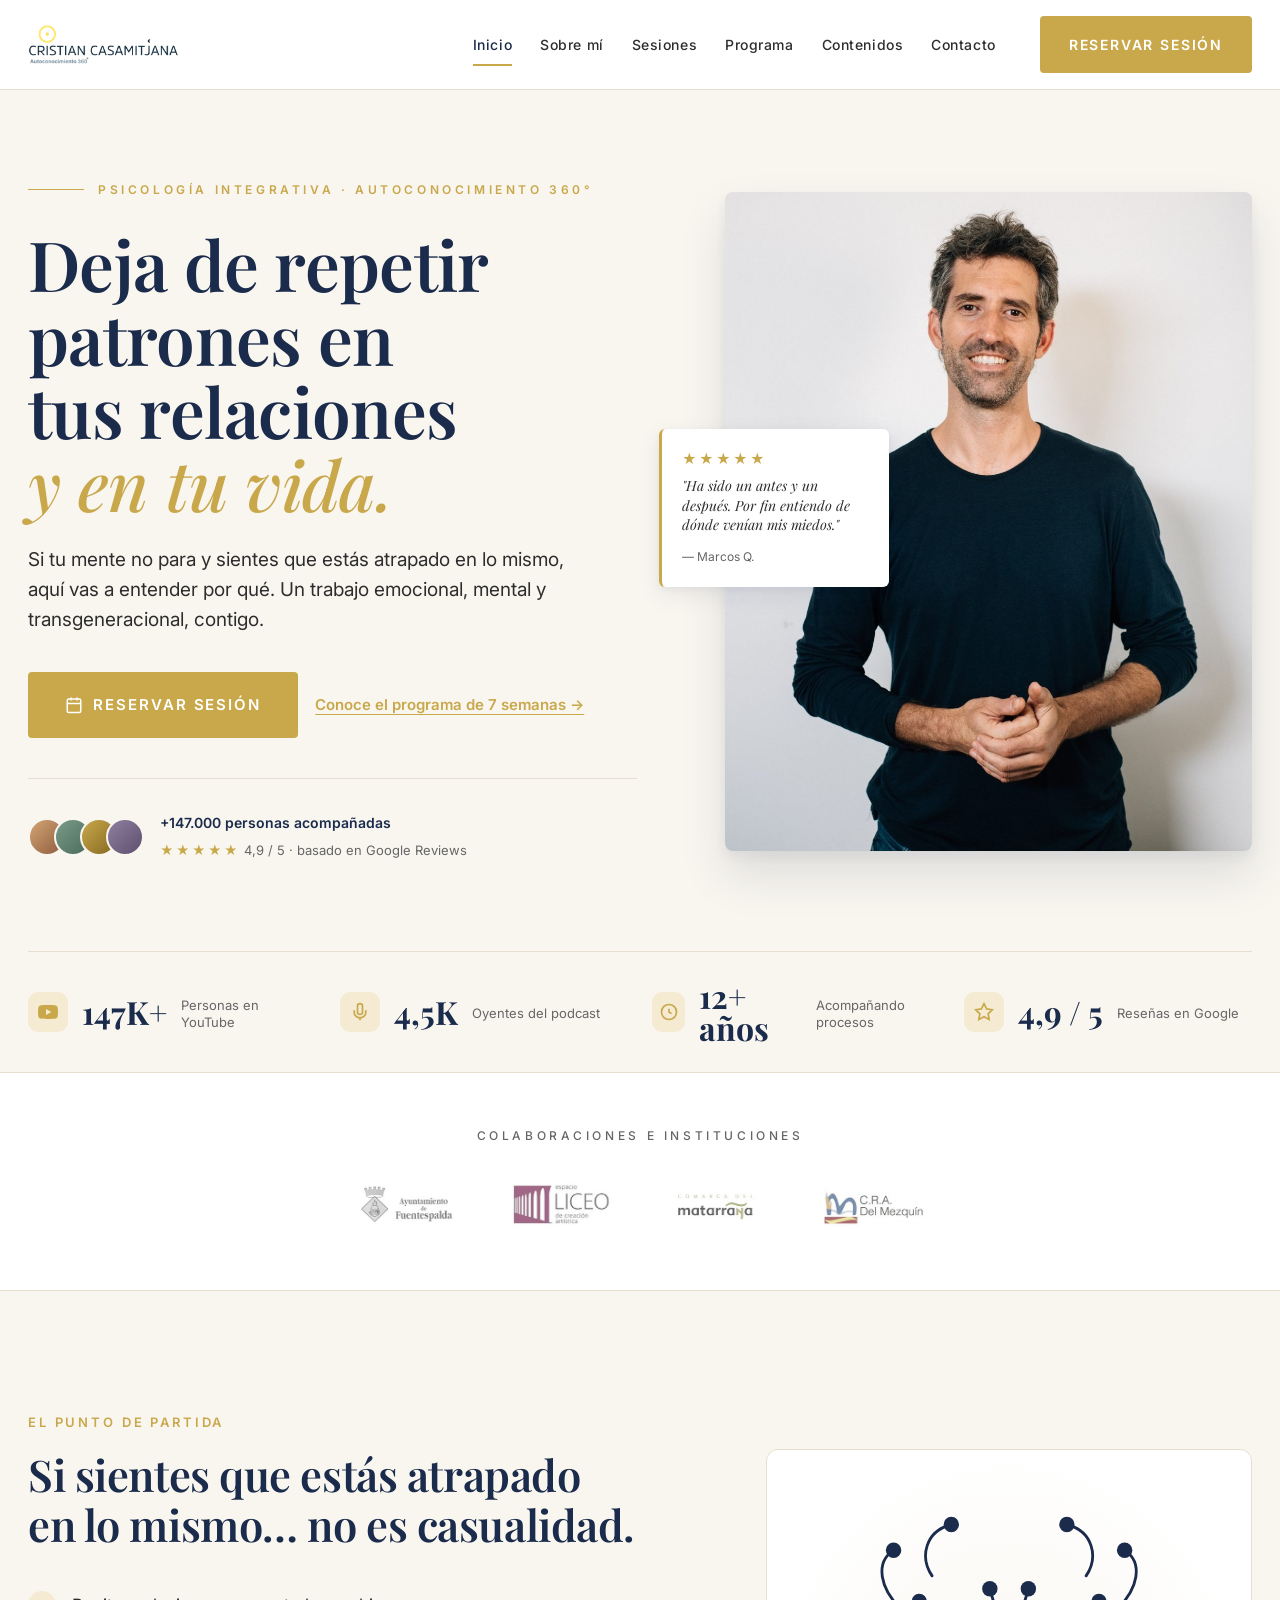
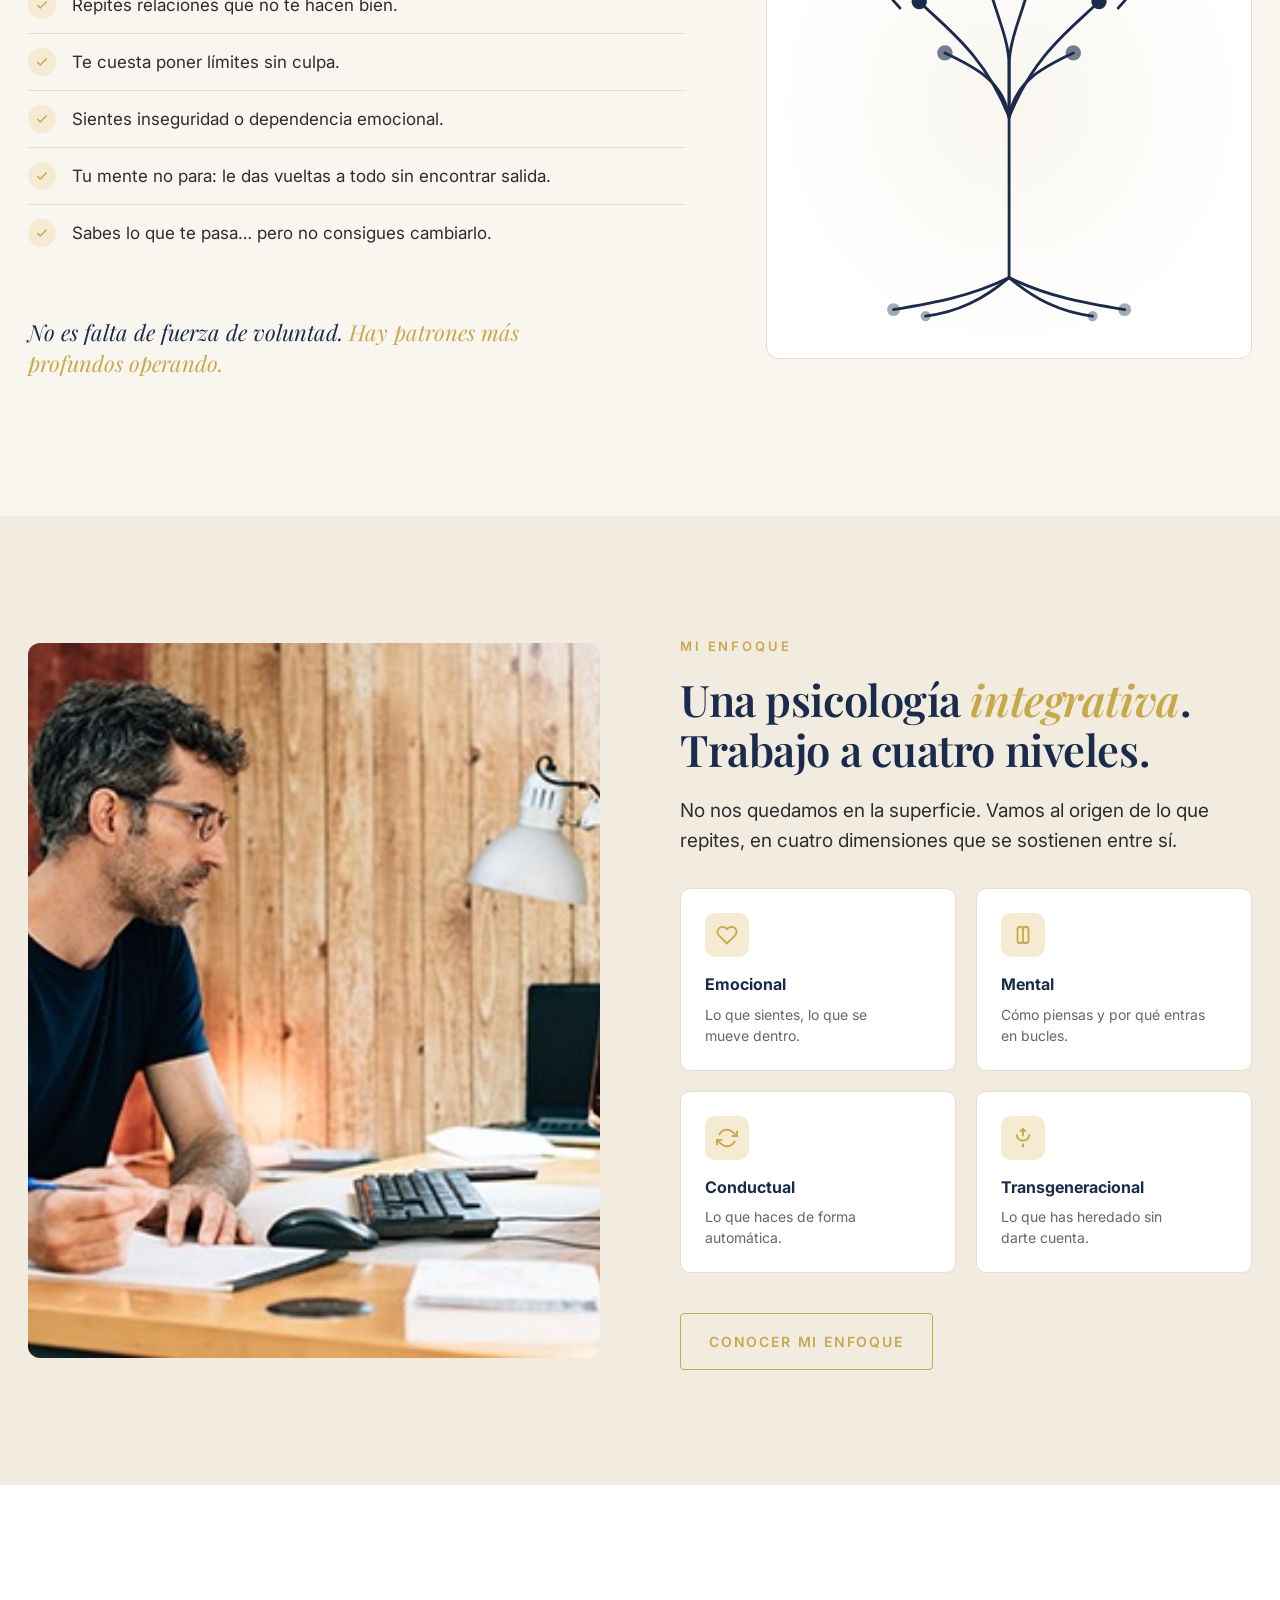
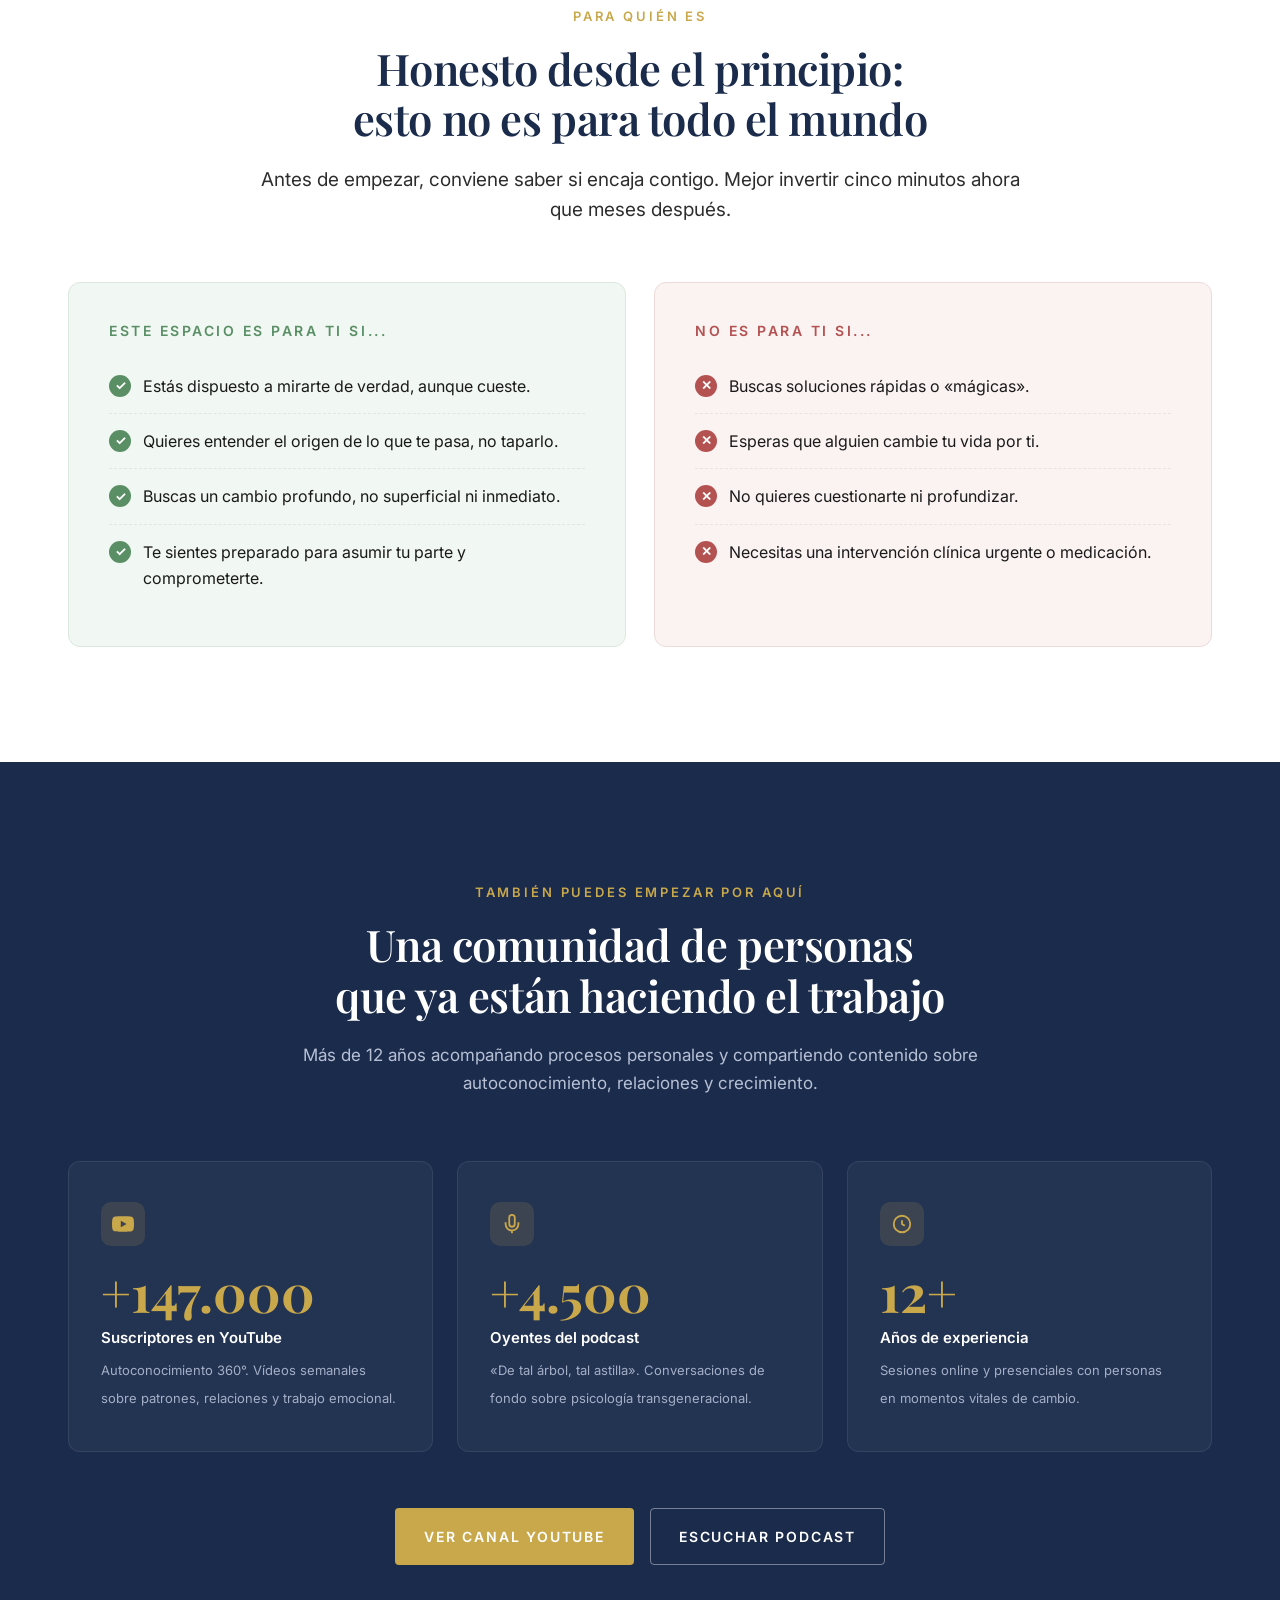
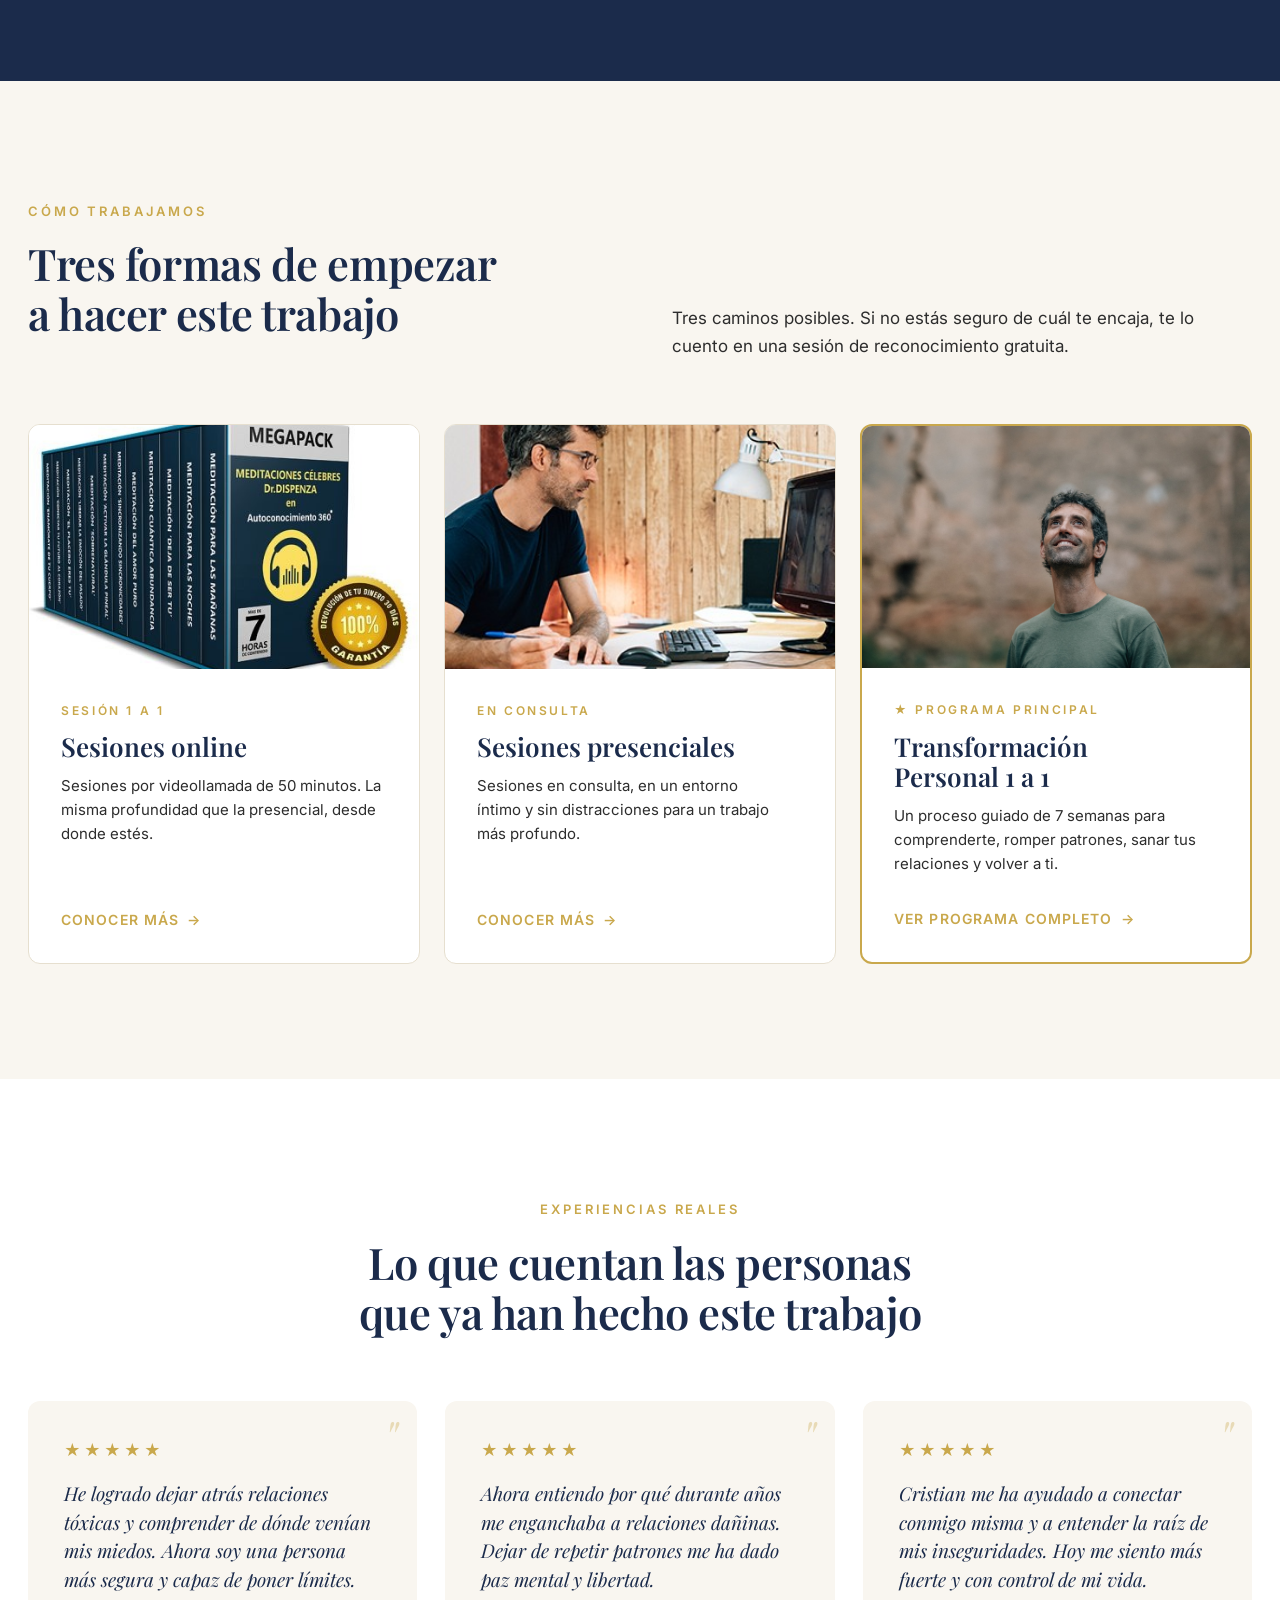
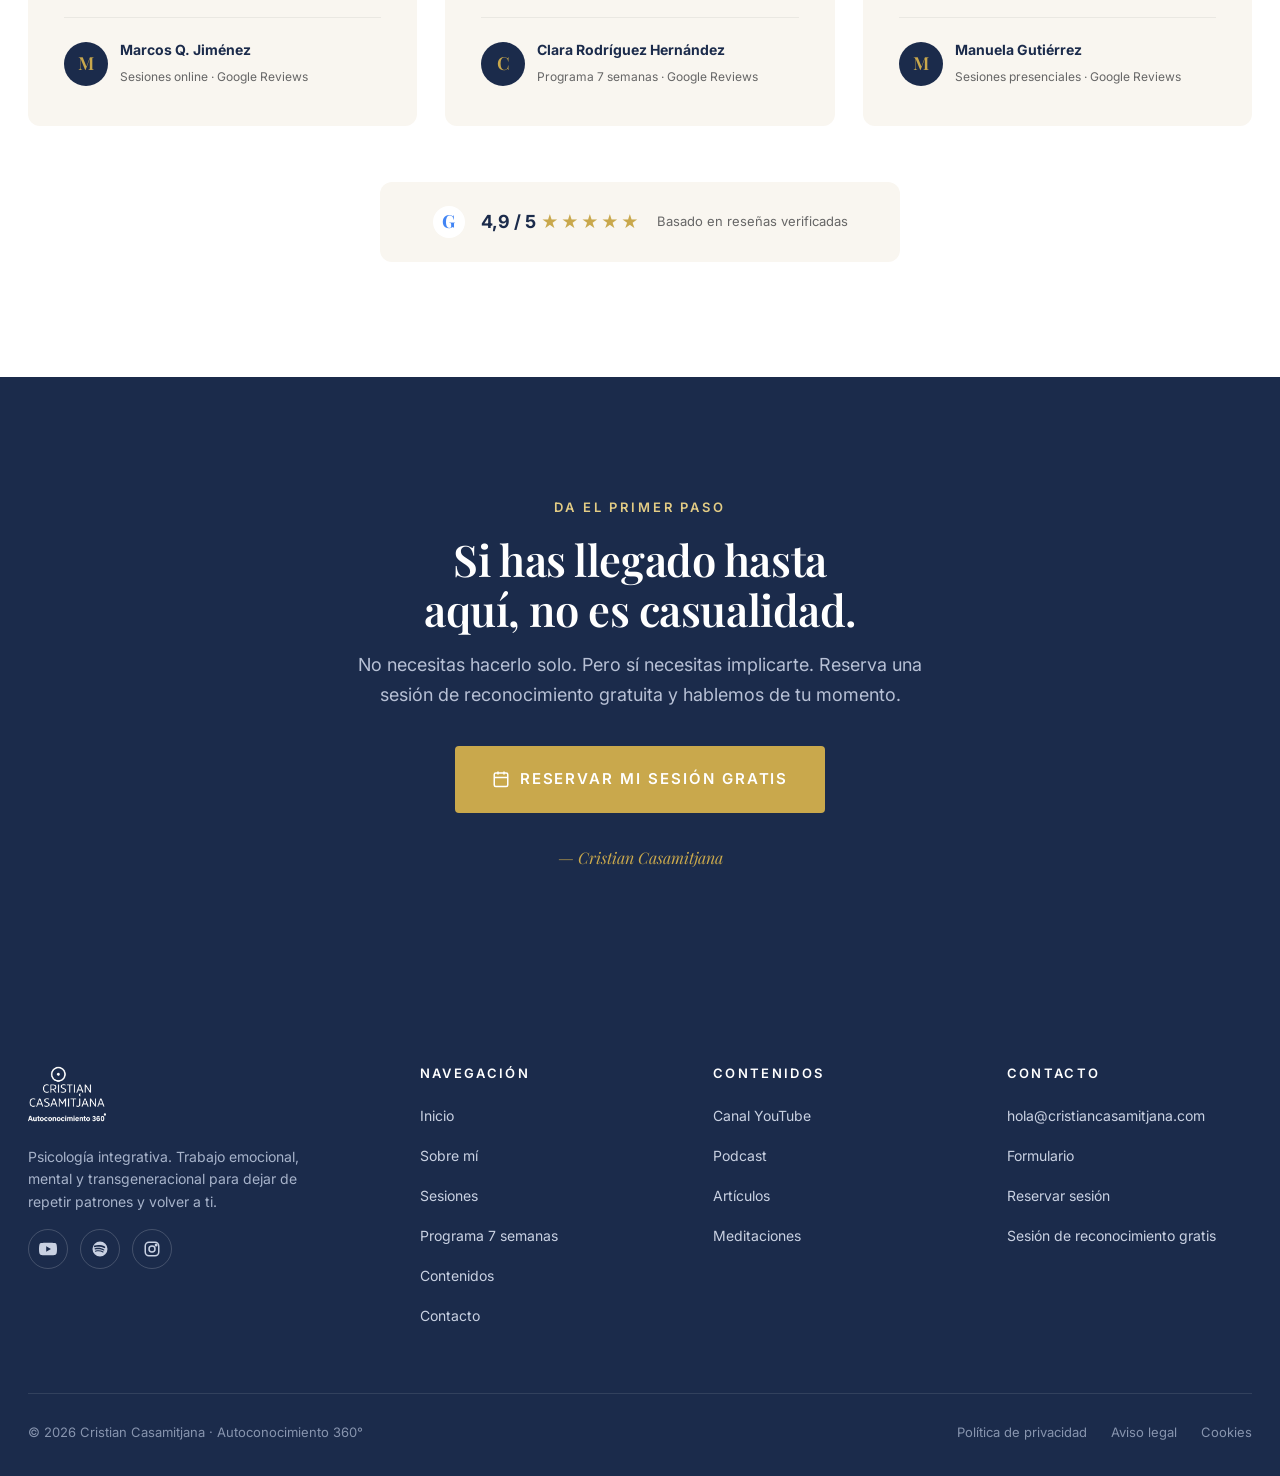
==== index.html @ 752c4041 "Initial commit: Website files" ====
<!doctype html>
<html lang="es">
<head>
<meta charset="utf-8" />
<meta name="viewport" content="width=device-width, initial-scale=1" />
<title>Cristian Casamitjana · Psicología integrativa · Autoconocimiento 360°</title>
<meta name="description" content="Psicología integrativa online y presencial. Deja de repetir patrones en tus relaciones y en tu vida. Cristian Casamitjana, +147.000 personas acompañadas." />
<link rel="preconnect" href="https://fonts.googleapis.com">
<link rel="preconnect" href="https://fonts.gstatic.com" crossorigin>
<link href="https://fonts.googleapis.com/css2?family=Playfair+Display:ital,wght@0,400;0,500;0,600;0,700;1,400;1,500&family=Inter:wght@300;400;500;600;700&display=swap" rel="stylesheet">
<link rel="stylesheet" href="styles.css" />
<style>
/* ---- Page-specific ---- */
.hero {
  position: relative; overflow: hidden; background: var(--cream);
  padding: clamp(48px, 7vw, 96px) 0 0;
}
.hero__grid {
  display: grid; grid-template-columns: 1.05fr .95fr; gap: 64px; align-items: center;
}
.hero__eyebrow { display: flex; align-items: center; gap: 14px; margin-bottom: 28px; }
.hero__eyebrow .line { height: 1px; width: 56px; background: var(--gold); }
.hero__eyebrow span { font-size: 12px; letter-spacing: .3em; text-transform: uppercase; color: var(--gold); font-weight: 600; }
.hero h1 { font-size: clamp(44px, 5.4vw, 72px); line-height: 1.06; margin-bottom: 24px; }
.hero h1 em { font-style: italic; color: var(--gold); font-weight: 500; }
.hero p.lead { font-size: 19px; max-width: 540px; margin-bottom: 36px; color: var(--ink-soft); }
.hero__ctas { display: flex; gap: 16px; flex-wrap: wrap; align-items: center; }
.hero__trust { display: flex; align-items: center; gap: 16px; margin-top: 40px; padding-top: 32px; border-top: 1px solid var(--hairline); }
.hero__trust-avatars { display: flex; }
.hero__trust-avatars span { width: 38px; height: 38px; border-radius: 50%; border: 2px solid var(--cream); background-size: cover; background-position: center; }
.hero__trust-avatars span:not(:first-child) { margin-left: -12px; }
.hero__trust-text strong { display: block; font-size: 14px; color: var(--navy); font-weight: 600; }
.hero__trust-text small { font-size: 13px; color: var(--gray); }
.hero__visual { position: relative; padding: 0 0 0 24px; }
.hero__visual .frame { position: relative; aspect-ratio: 4/5; border-radius: 8px; overflow: hidden; box-shadow: var(--shadow-lg); }
.hero__visual .frame img { width: 100%; height: 100%; object-fit: cover; }
.hero__visual .arch {
  position: absolute; left: -32px; bottom: -32px; width: 220px; height: 280px;
  border-radius: 50% 50% 12px 12px / 60% 60% 12px 12px;
  background: var(--gold-tint); z-index: -1;
}
.hero__visual .quote-card {
  position: absolute; left: -42px; top: 36%; max-width: 230px; padding: 18px 20px;
  background: var(--white); border-radius: 6px; box-shadow: var(--shadow);
  border-left: 3px solid var(--gold);
}
.hero__visual .quote-card .stars { font-size: 14px; }
.hero__visual .quote-card p { font-style: italic; font-family: var(--f-display); font-size: 14px; line-height: 1.4; margin: 6px 0 6px; color: var(--ink-soft); }
.hero__visual .quote-card small { font-size: 12px; color: var(--gray); }

.hero__stats {
  margin-top: clamp(48px, 7vw, 88px); padding: 28px 0; border-top: 1px solid var(--hairline);
  display: grid; grid-template-columns: repeat(4, 1fr); gap: 24px;
}
.hero__stats div { display: flex; gap: 14px; align-items: center; }
.hero__stats strong { font-family: var(--f-display); font-size: 32px; color: var(--navy); display: block; line-height: 1; }
.hero__stats small { font-size: 13px; color: var(--gray); display: block; line-height: 1.3; margin-top: 4px; }

@media (max-width: 880px) {
  .hero__grid { grid-template-columns: 1fr; gap: 40px; }
  .hero__visual { padding: 0; }
  .hero__visual .quote-card { left: 0; }
  .hero__stats { grid-template-columns: 1fr 1fr; }
}

/* ---- Problem section ---- */
.problem { background: var(--cream); position: relative; }
.problem__grid { display: grid; grid-template-columns: 1.15fr .85fr; gap: 80px; align-items: center; }
.problem h2 { margin-bottom: 28px; }
.problem ul { list-style: none; padding: 0; margin: 0 0 32px; }
.problem li { display: flex; gap: 16px; padding: 14px 0; border-bottom: 1px solid var(--hairline); font-size: 17px; color: var(--ink-soft); }
.problem li:last-child { border-bottom: 0; }
.problem li .dot { width: 28px; height: 28px; border-radius: 50%; background: var(--gold-tint); color: var(--gold); display: flex; align-items: center; justify-content: center; flex-shrink: 0; }
.problem .closer { font-size: 22px; font-family: var(--f-display); font-style: italic; color: var(--navy); padding: 24px 0 0; line-height: 1.4; }
.problem__tree { position: relative; }
.problem__tree .ill {
  aspect-ratio: 1/1.05; background: var(--white); border-radius: 12px; padding: 36px;
  display: flex; align-items: center; justify-content: center;
  border: 1px solid var(--hairline);
  background-image: radial-gradient(ellipse at center, var(--cream) 0%, var(--white) 70%);
}
.problem__tree svg { width: 100%; height: 100%; color: var(--navy); }
@media (max-width: 880px) { .problem__grid { grid-template-columns: 1fr; gap: 40px; } }

/* ---- For-you-or-not ---- */
.fits { background: var(--white); }
.fits__head { text-align: center; max-width: 760px; margin: 0 auto 56px; }
.fits__cols { display: grid; grid-template-columns: 1fr 1fr; gap: 28px; }
.fits__col { padding: 40px; border-radius: 12px; }
.fits__col--yes { background: #F1F7F2; border: 1px solid #DBE8DE; }
.fits__col--no { background: #FBF3F2; border: 1px solid #ECDBD9; }
.fits__col h3 { display: flex; align-items: center; gap: 12px; margin-bottom: 20px; font-family: var(--f-body); font-size: 14px; letter-spacing: .18em; text-transform: uppercase; }
.fits__col--yes h3 { color: var(--success); }
.fits__col--no h3 { color: var(--danger); }
.fits__col ul { list-style: none; padding: 0; margin: 0; }
.fits__col li { padding: 14px 0; border-bottom: 1px dashed rgba(0,0,0,.07); font-size: 16px; display: flex; gap: 12px; align-items: flex-start; }
.fits__col li:last-child { border: 0; }
.fits__col li::before { width: 22px; height: 22px; border-radius: 50%; display: inline-flex; align-items: center; justify-content: center; flex-shrink: 0; font-weight: 700; font-size: 13px; margin-top: 2px; }
.fits__col--yes li::before { content: '✓'; background: var(--success); color: white; }
.fits__col--no li::before { content: '✕'; background: var(--danger); color: white; }
@media (max-width: 760px) { .fits__cols { grid-template-columns: 1fr; } }

/* ---- Authority ---- */
.auth { background: var(--navy); color: #E5E9F2; }
.auth__head { text-align: center; max-width: 700px; margin: 0 auto 64px; }
.auth__head h2 { color: white; }
.auth__head p { color: #B7C0D5; }
.auth__grid { display: grid; grid-template-columns: repeat(3, 1fr); gap: 24px; margin-bottom: 56px; }
.auth__card {
  background: rgba(255,255,255,.04); padding: 40px 32px; border-radius: 12px;
  border: 1px solid rgba(255,255,255,.08); text-align: left;
}
.auth__card .icon { width: 44px; height: 44px; border-radius: 10px; background: rgba(201,168,76,.15); color: var(--gold); display: flex; align-items: center; justify-content: center; margin-bottom: 20px; }
.auth__card strong { display: block; font-family: var(--f-display); font-size: 52px; color: var(--gold); line-height: 1; margin-bottom: 8px; }
.auth__card span { color: white; font-size: 15px; font-weight: 600; display: block; margin-bottom: 4px; }
.auth__card small { color: #A4AFC7; font-size: 13px; line-height: 1.5; }
.auth__ctas { display: flex; gap: 16px; justify-content: center; flex-wrap: wrap; }
@media (max-width: 800px) { .auth__grid { grid-template-columns: 1fr; } }

/* ---- Services ---- */
.serv { background: var(--cream); }
.serv__head { display: grid; grid-template-columns: 1fr 1fr; gap: 64px; align-items: end; margin-bottom: 64px; }
.serv__head p { color: var(--ink-soft); margin: 0; }
.serv__grid { display: grid; grid-template-columns: repeat(3, 1fr); gap: 24px; }
.serv__card {
  background: var(--white); padding: 0; border-radius: 12px; overflow: hidden;
  border: 1px solid var(--hairline); transition: all .3s; display: flex; flex-direction: column;
}
.serv__card:hover { transform: translateY(-4px); box-shadow: var(--shadow-lg); }
.serv__card .top { aspect-ratio: 16/10; background: var(--cream-deep); position: relative; overflow: hidden; }
.serv__card .top img { width: 100%; height: 100%; object-fit: cover; }
.serv__card .body { padding: 32px; flex: 1; display: flex; flex-direction: column; }
.serv__card .tagline { font-size: 12px; letter-spacing: .22em; text-transform: uppercase; color: var(--gold); font-weight: 600; margin-bottom: 12px; }
.serv__card h3 { font-family: var(--f-display); font-size: 26px; margin-bottom: 12px; color: var(--navy); font-weight: 600; }
.serv__card p { color: var(--ink-soft); font-size: 15px; line-height: 1.6; flex: 1; }
.serv__card .more { color: var(--gold); font-weight: 600; font-size: 14px; letter-spacing: .08em; text-transform: uppercase; margin-top: 16px; display: inline-flex; gap: 8px; align-items: center; }
@media (max-width: 880px) { .serv__head { grid-template-columns: 1fr; gap: 24px; } .serv__grid { grid-template-columns: 1fr; } }

/* ---- Testimonios ---- */
.testi { background: var(--white); }
.testi__head { text-align: center; max-width: 700px; margin: 0 auto 64px; }
.testi__grid { display: grid; grid-template-columns: repeat(3, 1fr); gap: 28px; }
.testi__card { background: var(--cream); padding: 36px; border-radius: 12px; position: relative; }
.testi__card .stars { font-size: 16px; letter-spacing: 3px; margin-bottom: 16px; }
.testi__card .quote { font-family: var(--f-display); font-style: italic; font-size: 19px; line-height: 1.5; color: var(--navy); margin-bottom: 24px; }
.testi__card .quote::before { content: '"'; font-family: var(--f-display); font-size: 48px; color: var(--gold); position: absolute; top: 12px; right: 20px; opacity: .35; line-height: 1; }
.testi__card .who { display: flex; align-items: center; gap: 12px; padding-top: 20px; border-top: 1px solid rgba(0,0,0,.06); }
.testi__card .avatar { width: 44px; height: 44px; border-radius: 50%; background: var(--navy); color: var(--gold); display: flex; align-items: center; justify-content: center; font-weight: 600; font-family: var(--f-display); font-size: 18px; }
.testi__card strong { display: block; font-size: 14px; color: var(--navy); }
.testi__card small { color: var(--gray); font-size: 12px; }
.testi__google { display: flex; align-items: center; justify-content: center; gap: 16px; margin-top: 56px; padding: 24px; background: var(--cream); border-radius: 12px; max-width: 520px; margin-left: auto; margin-right: auto; }
.testi__google .logo { width: 32px; height: 32px; border-radius: 50%; background: white; display: flex; align-items: center; justify-content: center; font-weight: 700; font-family: var(--f-display); font-size: 18px; color: #4285F4; }
.testi__google strong { font-size: 18px; color: var(--navy); }
.testi__google span { color: var(--gold); }
@media (max-width: 880px) { .testi__grid { grid-template-columns: 1fr; } }

/* ---- Approach ---- */
.appr { background: var(--cream-deep); }
.appr__grid { display: grid; grid-template-columns: 1fr 1fr; gap: 80px; align-items: center; }
.appr__visual { position: relative; aspect-ratio: 4/5; border-radius: 12px; overflow: hidden; }
.appr__visual img { width: 100%; height: 100%; object-fit: cover; }
.appr__pillars { display: grid; grid-template-columns: 1fr 1fr; gap: 20px; margin: 32px 0 40px; }
.appr__pillar { background: var(--white); padding: 24px; border-radius: 10px; border: 1px solid var(--hairline); }
.appr__pillar .icon { width: 44px; height: 44px; border-radius: 10px; background: var(--gold-tint); color: var(--gold); display: flex; align-items: center; justify-content: center; margin-bottom: 14px; }
.appr__pillar strong { display: block; font-size: 16px; color: var(--navy); margin-bottom: 6px; }
.appr__pillar p { font-size: 14px; color: var(--gray); margin: 0; line-height: 1.5; }
@media (max-width: 880px) { .appr__grid { grid-template-columns: 1fr; gap: 40px; } .appr__pillars { grid-template-columns: 1fr; } }

/* ---- Partners ---- */
.partners { padding: 56px 0; background: var(--white); border-top: 1px solid var(--hairline); border-bottom: 1px solid var(--hairline); }
.partners h4 { text-align: center; font-family: var(--f-body); font-size: 12px; letter-spacing: .3em; text-transform: uppercase; color: var(--gray); margin-bottom: 36px; font-weight: 500; }
.partners__grid { display: flex; flex-wrap: wrap; justify-content: center; align-items: center; gap: 56px; }
.partners__grid img { height: 56px; width: auto; opacity: .65; filter: grayscale(.5); transition: all .3s; }
.partners__grid img:hover { opacity: 1; filter: none; }

/* ---- CTA final ---- */
.cta-final { background: var(--navy); color: #E5E9F2; text-align: center; padding: clamp(72px, 9vw, 120px) 0; }
.cta-final h2 { color: white; max-width: 800px; margin: 0 auto 16px; }
.cta-final p { color: #B7C0D5; max-width: 600px; margin: 0 auto 36px; font-size: 18px; }
.cta-final .signature { font-family: var(--f-display); font-style: italic; color: var(--gold); margin-top: 32px; font-size: 16px; }

</style>
</head>
<body data-page="inicio">
<div id="nav-mount"></div>

<!-- ============ HERO ============ -->
<section class="hero">
  <div class="container container--wide">
    <div class="hero__grid">
      <div class="reveal">
        <div class="hero__eyebrow"><span class="line"></span><span>Psicología integrativa · Autoconocimiento 360°</span></div>
        <h1>Deja de repetir patrones en tus relaciones <em>y en tu vida.</em></h1>
        <p class="lead">Si tu mente no para y sientes que estás atrapado en lo mismo, aquí vas a entender por qué. Un trabajo emocional, mental y transgeneracional, contigo.</p>
        <div class="hero__ctas">
          <a class="btn btn--primary btn--lg" href="contacto.html">
            <svg class="ico" viewBox="0 0 24 24" fill="none" stroke="currentColor" stroke-width="2"><rect x="3" y="4" width="18" height="18" rx="2"/><path d="M16 2v4M8 2v4M3 10h18"/></svg>
            Reservar sesión
          </a>
          <a class="btn btn--ghost" href="programa.html">Conoce el programa de 7 semanas →</a>
        </div>
        <div class="hero__trust">
          <div class="hero__trust-avatars" aria-hidden="true">
            <span style="background: linear-gradient(135deg,#D4A574,#8E5C3E)"></span>
            <span style="background: linear-gradient(135deg,#7A9B86,#4A6B5C)"></span>
            <span style="background: linear-gradient(135deg,#C9A84C,#856820)"></span>
            <span style="background: linear-gradient(135deg,#9080A0,#5E4F6E)"></span>
          </div>
          <div class="hero__trust-text">
            <strong>+147.000 personas acompañadas</strong>
            <small><span class="stars">★★★★★</span> 4,9 / 5 · basado en Google Reviews</small>
          </div>
        </div>
      </div>
      <div class="hero__visual reveal">
        <div class="arch"></div>
        <div class="frame">
          <img src="assets/cris-full.jpg" alt="Cristian Casamitjana — retrato" />
        </div>
        <div class="quote-card">
          <div class="stars">★★★★★</div>
          <p>"Ha sido un antes y un después. Por fin entiendo de dónde venían mis miedos."</p>
          <small>— Marcos Q.</small>
        </div>
      </div>
    </div>

    <div class="hero__stats reveal">
      <div>
        <div style="width:40px;height:40px;border-radius:10px;background:var(--gold-tint);color:var(--gold);display:flex;align-items:center;justify-content:center">
          <svg width="20" height="20" viewBox="0 0 24 24" fill="currentColor"><path d="M23.5 6.2a3 3 0 0 0-2.1-2.1C19.6 3.6 12 3.6 12 3.6s-7.6 0-9.4.5A3 3 0 0 0 .5 6.2 31 31 0 0 0 0 12a31 31 0 0 0 .5 5.8 3 3 0 0 0 2.1 2.1c1.8.5 9.4.5 9.4.5s7.6 0 9.4-.5a3 3 0 0 0 2.1-2.1 31 31 0 0 0 .5-5.8 31 31 0 0 0-.5-5.8zM9.6 15.6V8.4l6.3 3.6-6.3 3.6z"/></svg>
        </div>
        <div><strong>147K+</strong><small>Personas en YouTube</small></div>
      </div>
      <div>
        <div style="width:40px;height:40px;border-radius:10px;background:var(--gold-tint);color:var(--gold);display:flex;align-items:center;justify-content:center">
          <svg width="20" height="20" viewBox="0 0 24 24" fill="none" stroke="currentColor" stroke-width="2"><rect x="9" y="2" width="6" height="13" rx="3"/><path d="M5 10v2a7 7 0 0 0 14 0v-2M12 19v3"/></svg>
        </div>
        <div><strong>4,5K</strong><small>Oyentes del podcast</small></div>
      </div>
      <div>
        <div style="width:40px;height:40px;border-radius:10px;background:var(--gold-tint);color:var(--gold);display:flex;align-items:center;justify-content:center">
          <svg width="20" height="20" viewBox="0 0 24 24" fill="none" stroke="currentColor" stroke-width="2"><path d="M12 8v4l3 2"/><circle cx="12" cy="12" r="9"/></svg>
        </div>
        <div><strong>12+ años</strong><small>Acompañando procesos</small></div>
      </div>
      <div>
        <div style="width:40px;height:40px;border-radius:10px;background:var(--gold-tint);color:var(--gold);display:flex;align-items:center;justify-content:center">
          <svg width="20" height="20" viewBox="0 0 24 24" fill="none" stroke="currentColor" stroke-width="2"><polygon points="12 2 15.09 8.26 22 9.27 17 14.14 18.18 21.02 12 17.77 5.82 21.02 7 14.14 2 9.27 8.91 8.26 12 2"/></svg>
        </div>
        <div><strong>4,9 / 5</strong><small>Reseñas en Google</small></div>
      </div>
    </div>
  </div>
</section>

<!-- ============ PARTNERS ============ -->
<section class="partners">
  <div class="container">
    <h4>Colaboraciones e instituciones</h4>
    <div class="partners__grid">
      <img src="assets/partner-fuentespalda.jpg" alt="Ayuntamiento de Fuentespalda" />
      <img src="assets/partner-liceo.jpg" alt="Espacio Liceo de creación artística" />
      <img src="assets/partner-matarrana.jpg" alt="Comarca del Matarraña" />
      <img src="assets/partner-mezquin.jpg" alt="C.R.A. Del Mezquín" />
    </div>
  </div>
</section>

<!-- ============ PROBLEMA ============ -->
<section class="problem">
  <div class="container container--wide">
    <div class="problem__grid">
      <div class="reveal">
        <span class="eyebrow">El punto de partida</span>
        <h2>Si sientes que estás atrapado en lo mismo… no es casualidad.</h2>
        <ul>
          <li><span class="dot"><svg width="14" height="14" viewBox="0 0 24 24" fill="none" stroke="currentColor" stroke-width="2.5"><polyline points="20 6 9 17 4 12"/></svg></span> Repites relaciones que no te hacen bien.</li>
          <li><span class="dot"><svg width="14" height="14" viewBox="0 0 24 24" fill="none" stroke="currentColor" stroke-width="2.5"><polyline points="20 6 9 17 4 12"/></svg></span> Te cuesta poner límites sin culpa.</li>
          <li><span class="dot"><svg width="14" height="14" viewBox="0 0 24 24" fill="none" stroke="currentColor" stroke-width="2.5"><polyline points="20 6 9 17 4 12"/></svg></span> Sientes inseguridad o dependencia emocional.</li>
          <li><span class="dot"><svg width="14" height="14" viewBox="0 0 24 24" fill="none" stroke="currentColor" stroke-width="2.5"><polyline points="20 6 9 17 4 12"/></svg></span> Tu mente no para: le das vueltas a todo sin encontrar salida.</li>
          <li><span class="dot"><svg width="14" height="14" viewBox="0 0 24 24" fill="none" stroke="currentColor" stroke-width="2.5"><polyline points="20 6 9 17 4 12"/></svg></span> Sabes lo que te pasa… pero no consigues cambiarlo.</li>
        </ul>
        <p class="closer">No es falta de fuerza de voluntad. <span class="gold serif">Hay patrones más profundos operando.</span></p>
      </div>
      <div class="problem__tree reveal">
        <div class="ill">
          <!-- Tree SVG: stylized family roots -->
          <svg viewBox="0 0 320 340" xmlns="http://www.w3.org/2000/svg" stroke="currentColor" stroke-width="2.2" fill="none" stroke-linecap="round" stroke-linejoin="round">
            <!-- trunk -->
            <path d="M160 305 V 180" />
            <path d="M160 180 C 140 130, 110 110, 90 90" />
            <path d="M160 180 C 180 130, 210 110, 230 90" />
            <path d="M160 180 C 155 150, 130 140, 110 130" />
            <path d="M160 180 C 165 150, 190 140, 210 130" />
            <path d="M160 180 V 140 C 160 120, 150 100, 145 80" />
            <path d="M160 180 V 140 C 160 120, 170 100, 175 80" />
            <!-- canopy branches subtle -->
            <path d="M75 95 C 60 80, 55 60, 70 50" />
            <path d="M245 95 C 260 80, 265 60, 250 50" />
            <path d="M100 70 C 90 55, 95 35, 115 30" />
            <path d="M220 70 C 230 55, 225 35, 205 30" />
            <!-- roots -->
            <path d="M160 305 C 130 320, 100 325, 70 330" />
            <path d="M160 305 C 190 320, 220 325, 250 330" />
            <path d="M160 305 C 140 322, 120 332, 95 335" />
            <path d="M160 305 C 180 322, 200 332, 225 335" />
            <!-- leaves / dots = generations -->
            <g fill="currentColor" stroke="none">
              <circle cx="70" cy="50" r="6" />
              <circle cx="250" cy="50" r="6" />
              <circle cx="115" cy="30" r="6" />
              <circle cx="205" cy="30" r="6" />
              <circle cx="145" cy="80" r="6" />
              <circle cx="175" cy="80" r="6" />
              <circle cx="90" cy="90" r="6" />
              <circle cx="230" cy="90" r="6" />
              <circle cx="110" cy="130" r="6" opacity=".6"/>
              <circle cx="210" cy="130" r="6" opacity=".6"/>
              <!-- roots ends -->
              <circle cx="70" cy="330" r="5" opacity=".4"/>
              <circle cx="250" cy="330" r="5" opacity=".4"/>
              <circle cx="95" cy="335" r="4" opacity=".4"/>
              <circle cx="225" cy="335" r="4" opacity=".4"/>
            </g>
          </svg>
        </div>
      </div>
    </div>
  </div>
</section>

<!-- ============ APPROACH ============ -->
<section class="appr">
  <div class="container container--wide">
    <div class="appr__grid">
      <div class="appr__visual reveal">
        <img src="assets/cris-portrait.jpg" alt="Cristian en sesión" />
      </div>
      <div class="reveal">
        <span class="eyebrow">Mi enfoque</span>
        <h2>Una psicología <em class="serif" style="font-style:italic;color:var(--gold)">integrativa</em>. Trabajo a cuatro niveles.</h2>
        <p class="lead">No nos quedamos en la superficie. Vamos al origen de lo que repites, en cuatro dimensiones que se sostienen entre sí.</p>
        <div class="appr__pillars">
          <div class="appr__pillar">
            <div class="icon">
              <svg width="22" height="22" viewBox="0 0 24 24" fill="none" stroke="currentColor" stroke-width="2"><path d="M20.8 4.6a5.5 5.5 0 0 0-7.8 0L12 5.7l-1-1a5.5 5.5 0 0 0-7.8 7.8l1 1L12 21.2l7.8-7.7 1-1a5.5 5.5 0 0 0 0-7.9z"/></svg>
            </div>
            <strong>Emocional</strong>
            <p>Lo que sientes, lo que se mueve dentro.</p>
          </div>
          <div class="appr__pillar">
            <div class="icon">
              <svg width="22" height="22" viewBox="0 0 24 24" fill="none" stroke="currentColor" stroke-width="2"><path d="M9 3a3 3 0 0 0-3 3v12a3 3 0 0 0 6 0V6a3 3 0 0 0-3-3zM15 3a3 3 0 0 1 3 3v12a3 3 0 0 1-6 0V6a3 3 0 0 1 3-3z"/></svg>
            </div>
            <strong>Mental</strong>
            <p>Cómo piensas y por qué entras en bucles.</p>
          </div>
          <div class="appr__pillar">
            <div class="icon">
              <svg width="22" height="22" viewBox="0 0 24 24" fill="none" stroke="currentColor" stroke-width="2"><polyline points="23 4 23 10 17 10"/><polyline points="1 20 1 14 7 14"/><path d="M3.5 9a9 9 0 0 1 14.85-3.36L23 10M1 14l4.65 4.36A9 9 0 0 0 20.5 15"/></svg>
            </div>
            <strong>Conductual</strong>
            <p>Lo que haces de forma automática.</p>
          </div>
          <div class="appr__pillar">
            <div class="icon">
              <svg width="22" height="22" viewBox="0 0 24 24" fill="none" stroke="currentColor" stroke-width="2"><path d="M12 2v8M12 22v-4M5 8a7 7 0 0 0 7 7 7 7 0 0 0 7-7M9 5l3-3 3 3"/></svg>
            </div>
            <strong>Transgeneracional</strong>
            <p>Lo que has heredado sin darte cuenta.</p>
          </div>
        </div>
        <a class="btn btn--secondary" href="sobre-mi.html">Conocer mi enfoque</a>
      </div>
    </div>
  </div>
</section>

<!-- ============ FITS ============ -->
<section class="fits">
  <div class="container">
    <div class="fits__head reveal">
      <span class="eyebrow">Para quién es</span>
      <h2>Honesto desde el principio: esto no es para todo el mundo</h2>
      <p class="lead">Antes de empezar, conviene saber si encaja contigo. Mejor invertir cinco minutos ahora que meses después.</p>
    </div>
    <div class="fits__cols">
      <div class="fits__col fits__col--yes reveal">
        <h3>Este espacio es para ti si...</h3>
        <ul>
          <li>Estás dispuesto a mirarte de verdad, aunque cueste.</li>
          <li>Quieres entender el origen de lo que te pasa, no taparlo.</li>
          <li>Buscas un cambio profundo, no superficial ni inmediato.</li>
          <li>Te sientes preparado para asumir tu parte y comprometerte.</li>
        </ul>
      </div>
      <div class="fits__col fits__col--no reveal">
        <h3>No es para ti si...</h3>
        <ul>
          <li>Buscas soluciones rápidas o «mágicas».</li>
          <li>Esperas que alguien cambie tu vida por ti.</li>
          <li>No quieres cuestionarte ni profundizar.</li>
          <li>Necesitas una intervención clínica urgente o medicación.</li>
        </ul>
      </div>
    </div>
  </div>
</section>

<!-- ============ AUTHORITY ============ -->
<section class="auth">
  <div class="container">
    <div class="auth__head reveal">
      <span class="eyebrow">También puedes empezar por aquí</span>
      <h2>Una comunidad de personas que ya están haciendo el trabajo</h2>
      <p>Más de 12 años acompañando procesos personales y compartiendo contenido sobre autoconocimiento, relaciones y crecimiento.</p>
    </div>
    <div class="auth__grid">
      <div class="auth__card reveal">
        <div class="icon"><svg width="22" height="22" viewBox="0 0 24 24" fill="currentColor"><path d="M23.5 6.2a3 3 0 0 0-2.1-2.1C19.6 3.6 12 3.6 12 3.6s-7.6 0-9.4.5A3 3 0 0 0 .5 6.2 31 31 0 0 0 0 12a31 31 0 0 0 .5 5.8 3 3 0 0 0 2.1 2.1c1.8.5 9.4.5 9.4.5s7.6 0 9.4-.5a3 3 0 0 0 2.1-2.1 31 31 0 0 0 .5-5.8 31 31 0 0 0-.5-5.8zM9.6 15.6V8.4l6.3 3.6-6.3 3.6z"/></svg></div>
        <strong>+147.000</strong>
        <span>Suscriptores en YouTube</span>
        <small>Autoconocimiento 360°. Vídeos semanales sobre patrones, relaciones y trabajo emocional.</small>
      </div>
      <div class="auth__card reveal">
        <div class="icon"><svg width="22" height="22" viewBox="0 0 24 24" fill="none" stroke="currentColor" stroke-width="2"><rect x="9" y="2" width="6" height="13" rx="3"/><path d="M5 10v2a7 7 0 0 0 14 0v-2M12 19v3"/></svg></div>
        <strong>+4.500</strong>
        <span>Oyentes del podcast</span>
        <small>«De tal árbol, tal astilla». Conversaciones de fondo sobre psicología transgeneracional.</small>
      </div>
      <div class="auth__card reveal">
        <div class="icon"><svg width="22" height="22" viewBox="0 0 24 24" fill="none" stroke="currentColor" stroke-width="2"><path d="M12 8v4l3 2"/><circle cx="12" cy="12" r="9"/></svg></div>
        <strong>12+</strong>
        <span>Años de experiencia</span>
        <small>Sesiones online y presenciales con personas en momentos vitales de cambio.</small>
      </div>
    </div>
    <div class="auth__ctas">
      <a class="btn btn--primary" href="contenidos.html#videos">Ver canal YouTube</a>
      <a class="btn btn--white" href="contenidos.html#podcast">Escuchar podcast</a>
    </div>
  </div>
</section>

<!-- ============ SERVICIOS ============ -->
<section class="serv">
  <div class="container container--wide">
    <div class="serv__head reveal">
      <div>
        <span class="eyebrow">Cómo trabajamos</span>
        <h2>Tres formas de empezar a hacer este trabajo</h2>
      </div>
      <p>Tres caminos posibles. Si no estás seguro de cuál te encaja, te lo cuento en una sesión de reconocimiento gratuita.</p>
    </div>
    <div class="serv__grid">
      <article class="serv__card reveal">
        <div class="top"><img src="assets/cris-desk.jpg" alt="Sesión online" /></div>
        <div class="body">
          <div class="tagline">Sesión 1 a 1</div>
          <h3>Sesiones online</h3>
          <p>Sesiones por videollamada de 50 minutos. La misma profundidad que la presencial, desde donde estés.</p>
          <a class="more" href="sesiones.html">Conocer más <span>→</span></a>
        </div>
      </article>
      <article class="serv__card reveal">
        <div class="top"><img src="assets/cris-portrait.jpg" alt="Sesión presencial" /></div>
        <div class="body">
          <div class="tagline">En consulta</div>
          <h3>Sesiones presenciales</h3>
          <p>Sesiones en consulta, en un entorno íntimo y sin distracciones para un trabajo más profundo.</p>
          <a class="more" href="sesiones.html#presencial">Conocer más <span>→</span></a>
        </div>
      </article>
      <article class="serv__card reveal" style="border: 2px solid var(--gold)">
        <div class="top"><img src="assets/cris-nature.jpg" alt="Programa 7 semanas" /></div>
        <div class="body">
          <div class="tagline" style="color:var(--gold)">★ Programa principal</div>
          <h3>Transformación Personal 1 a 1</h3>
          <p>Un proceso guiado de 7 semanas para comprenderte, romper patrones, sanar tus relaciones y volver a ti.</p>
          <a class="more" href="programa.html">Ver programa completo <span>→</span></a>
        </div>
      </article>
    </div>
  </div>
</section>

<!-- ============ TESTIMONIOS ============ -->
<section class="testi">
  <div class="container container--wide">
    <div class="testi__head reveal">
      <span class="eyebrow">Experiencias reales</span>
      <h2>Lo que cuentan las personas que ya han hecho este trabajo</h2>
    </div>
    <div class="testi__grid">
      <article class="testi__card reveal">
        <div class="stars">★★★★★</div>
        <p class="quote">He logrado dejar atrás relaciones tóxicas y comprender de dónde venían mis miedos. Ahora soy una persona más segura y capaz de poner límites.</p>
        <div class="who"><div class="avatar">M</div><div><strong>Marcos Q. Jiménez</strong><small>Sesiones online · Google Reviews</small></div></div>
      </article>
      <article class="testi__card reveal">
        <div class="stars">★★★★★</div>
        <p class="quote">Ahora entiendo por qué durante años me enganchaba a relaciones dañinas. Dejar de repetir patrones me ha dado paz mental y libertad.</p>
        <div class="who"><div class="avatar">C</div><div><strong>Clara Rodríguez Hernández</strong><small>Programa 7 semanas · Google Reviews</small></div></div>
      </article>
      <article class="testi__card reveal">
        <div class="stars">★★★★★</div>
        <p class="quote">Cristian me ha ayudado a conectar conmigo misma y a entender la raíz de mis inseguridades. Hoy me siento más fuerte y con control de mi vida.</p>
        <div class="who"><div class="avatar">M</div><div><strong>Manuela Gutiérrez</strong><small>Sesiones presenciales · Google Reviews</small></div></div>
      </article>
    </div>
    <div class="testi__google reveal">
      <div class="logo">G</div>
      <div><strong>4,9 / 5</strong> <span class="stars">★★★★★</span></div>
      <div style="font-size:13px;color:var(--gray)">Basado en reseñas verificadas</div>
    </div>
  </div>
</section>

<!-- ============ CTA FINAL ============ -->
<section class="cta-final">
  <div class="container container--narrow">
    <span class="eyebrow" style="color:var(--gold-soft)">Da el primer paso</span>
    <h2>Si has llegado hasta aquí, no es casualidad.</h2>
    <p>No necesitas hacerlo solo. Pero sí necesitas implicarte. Reserva una sesión de reconocimiento gratuita y hablemos de tu momento.</p>
    <a class="btn btn--primary btn--lg" href="contacto.html">
      <svg class="ico" viewBox="0 0 24 24" fill="none" stroke="currentColor" stroke-width="2"><rect x="3" y="4" width="18" height="18" rx="2"/><path d="M16 2v4M8 2v4M3 10h18"/></svg>
      Reservar mi sesión gratis
    </a>
    <div class="signature">— Cristian Casamitjana</div>
  </div>
</section>

<div id="footer-mount"></div>
<script src="partials.js"></script>
</body>
</html>
---- styles.css ----
/* =========================================================
   CRISTIAN CASAMITJANA · Sistema de diseño
   Tokens, base, componentes
   ========================================================= */

:root {
  /* Color */
  --navy: #1B2B4B;
  --navy-700: #243657;
  --navy-900: #121E37;
  --gold: #C9A84C;
  --gold-soft: #E3CC85;
  --gold-tint: #F4EBD2;
  --cream: #F9F6F0;
  --cream-deep: #F1ECDF;
  --ink: #1A1A1A;
  --ink-soft: #2D2D2D;
  --gray: #666666;
  --gray-light: #B8B8B8;
  --hairline: #E6DFCF;
  --white: #FFFFFF;
  --success: #5A8F66;
  --danger: #B45151;

  /* Typography */
  --f-display: 'Playfair Display', 'Times New Roman', serif;
  --f-body: 'Inter', -apple-system, BlinkMacSystemFont, 'Segoe UI', sans-serif;

  /* Sizing */
  --container: 1200px;
  --container-wide: 1320px;
  --radius-sm: 4px;
  --radius: 8px;
  --radius-lg: 16px;
  --radius-xl: 28px;

  /* Spacing */
  --s-1: 4px;
  --s-2: 8px;
  --s-3: 12px;
  --s-4: 16px;
  --s-5: 24px;
  --s-6: 32px;
  --s-7: 48px;
  --s-8: 64px;
  --s-9: 96px;
  --s-10: 128px;

  /* Shadow */
  --shadow-sm: 0 1px 2px rgba(27, 43, 75, .06), 0 1px 1px rgba(27, 43, 75, .04);
  --shadow: 0 8px 24px rgba(27, 43, 75, .08), 0 2px 6px rgba(27, 43, 75, .05);
  --shadow-lg: 0 24px 48px rgba(27, 43, 75, .12), 0 6px 12px rgba(27, 43, 75, .06);
}

/* ---- Reset ---- */
*, *::before, *::after { box-sizing: border-box; }
html { scroll-behavior: smooth; }
body {
  margin: 0;
  font-family: var(--f-body);
  font-size: 17px;
  line-height: 1.65;
  color: var(--ink);
  background: var(--white);
  -webkit-font-smoothing: antialiased;
  text-rendering: optimizeLegibility;
}
img { max-width: 100%; display: block; }
a { color: inherit; text-decoration: none; }
button { font-family: inherit; cursor: pointer; border: 0; background: transparent; }
p { margin: 0 0 1em; text-wrap: pretty; }
h1, h2, h3, h4 { margin: 0 0 .5em; font-family: var(--f-display); font-weight: 600; color: var(--navy); letter-spacing: -0.01em; line-height: 1.15; text-wrap: balance; }
h1 { font-size: clamp(40px, 5.6vw, 64px); font-weight: 600; }
h2 { font-size: clamp(30px, 3.4vw, 44px); }
h3 { font-size: clamp(20px, 1.8vw, 26px); font-family: var(--f-body); font-weight: 600; letter-spacing: 0; }
.eyebrow { font-family: var(--f-body); text-transform: uppercase; letter-spacing: .22em; font-size: 13px; font-weight: 600; color: var(--gold); display: inline-block; margin-bottom: 16px; }
.lead { font-size: 19px; color: var(--ink-soft); line-height: 1.6; }

/* ---- Layout ---- */
.container { max-width: var(--container); margin: 0 auto; padding: 0 28px; }
.container--wide { max-width: var(--container-wide); }
.container--narrow { max-width: 880px; }

section { padding: clamp(64px, 9vw, 120px) 0; }
.section--cream { background: var(--cream); }
.section--cream-deep { background: var(--cream-deep); }
.section--navy { background: var(--navy); color: #EFE9DA; }
.section--navy h1, .section--navy h2, .section--navy h3 { color: var(--white); }

/* ---- Buttons ---- */
.btn {
  display: inline-flex; align-items: center; justify-content: center; gap: 10px;
  padding: 16px 28px; font-weight: 600; font-size: 14px; letter-spacing: .13em;
  text-transform: uppercase; border-radius: 4px; transition: all .2s ease;
  border: 1px solid transparent;
}
.btn--primary { background: var(--gold); color: var(--white); }
.btn--primary:hover { background: #B89537; transform: translateY(-1px); box-shadow: var(--shadow); }
.btn--secondary { border-color: var(--gold); color: var(--gold); }
.btn--secondary:hover { background: var(--gold); color: var(--white); }
.btn--white { border-color: rgba(255,255,255,.4); color: var(--white); }
.btn--white:hover { background: var(--white); color: var(--navy); }
.btn--ghost { color: var(--gold); text-decoration: underline; text-underline-offset: 4px; padding: 0; text-transform: none; letter-spacing: 0; font-size: 15px; }
.btn--lg { padding: 20px 36px; font-size: 15px; }
.btn .ico { width: 18px; height: 18px; }

/* ---- Nav ---- */
.nav {
  position: sticky; top: 0; z-index: 50; background: rgba(255,255,255,.96);
  backdrop-filter: blur(12px); -webkit-backdrop-filter: blur(12px);
  border-bottom: 1px solid var(--hairline);
}
.nav__inner {
  max-width: var(--container-wide); margin: 0 auto; padding: 16px 28px;
  display: flex; align-items: center; gap: 32px;
}
.nav__logo { display: flex; align-items: center; }
.nav__logo img { height: 44px; width: auto; }
.nav__menu { display: flex; gap: 28px; margin-left: auto; }
.nav__menu a {
  font-size: 14px; font-weight: 500; color: var(--ink-soft);
  letter-spacing: .04em; padding: 6px 0; position: relative;
  transition: color .2s;
}
.nav__menu a:hover, .nav__menu a.is-active { color: var(--navy); }
.nav__menu a.is-active::after {
  content: ''; position: absolute; left: 0; right: 0; bottom: -4px; height: 2px; background: var(--gold);
}
.nav__cta { margin-left: 12px; }
.nav__burger { display: none; width: 40px; height: 40px; border: 1px solid var(--hairline); border-radius: 4px; align-items: center; justify-content: center; margin-left: auto; }
.nav__burger span { display: block; width: 18px; height: 1.5px; background: var(--navy); position: relative; }
.nav__burger span::before, .nav__burger span::after { content: ''; position: absolute; left: 0; right: 0; height: 1.5px; background: var(--navy); }
.nav__burger span::before { top: -6px; }
.nav__burger span::after { top: 6px; }

@media (max-width: 980px) {
  .nav__menu, .nav__cta { display: none; }
  .nav__burger { display: flex; }
  .nav.is-open .nav__menu { display: flex; position: absolute; top: 100%; left: 0; right: 0; flex-direction: column; background: var(--white); padding: 16px 28px; border-bottom: 1px solid var(--hairline); gap: 16px; }
  .nav.is-open .nav__cta { display: inline-flex; position: absolute; top: 100%; right: 28px; transform: translateY(180px); }
}

/* ---- Footer ---- */
.footer {
  background: var(--navy); color: #C9D1E2; padding: 80px 0 32px;
}
.footer__inner { max-width: var(--container-wide); margin: 0 auto; padding: 0 28px; }
.footer__top { display: grid; grid-template-columns: 1.4fr 1fr 1fr 1fr; gap: 48px; margin-bottom: 64px; }
.footer__brand img { height: 56px; width: auto; margin-bottom: 24px; }
.footer__brand p { font-size: 14px; color: #A7B3CA; max-width: 280px; line-height: 1.6; }
.footer h4 { color: var(--white); font-family: var(--f-body); font-size: 13px; font-weight: 600; letter-spacing: .18em; text-transform: uppercase; margin-bottom: 20px; }
.footer ul { list-style: none; padding: 0; margin: 0; display: flex; flex-direction: column; gap: 12px; }
.footer ul a { font-size: 14px; color: #C9D1E2; }
.footer ul a:hover { color: var(--gold); }
.footer__social { display: flex; gap: 12px; margin-top: 16px; }
.footer__social a {
  width: 40px; height: 40px; display: flex; align-items: center; justify-content: center;
  border: 1px solid rgba(255,255,255,.18); border-radius: 50%; color: #C9D1E2; transition: all .2s;
}
.footer__social a:hover { border-color: var(--gold); color: var(--gold); }
.footer__bottom {
  padding-top: 28px; border-top: 1px solid rgba(255,255,255,.1);
  display: flex; justify-content: space-between; gap: 24px; flex-wrap: wrap;
  font-size: 13px; color: #8794AE;
}
.footer__bottom a:hover { color: var(--gold); }
@media (max-width: 880px) {
  .footer__top { grid-template-columns: 1fr 1fr; gap: 40px; }
}
@media (max-width: 520px) {
  .footer__top { grid-template-columns: 1fr; }
}

/* ---- Generic cards ---- */
.card {
  background: var(--white); border-radius: var(--radius);
  padding: 32px; box-shadow: var(--shadow-sm); border: 1px solid var(--hairline);
}
.card--bordered-gold { border-left: 4px solid var(--gold); }

/* ---- Pill / tag ---- */
.tag {
  display: inline-flex; align-items: center; gap: 8px; padding: 8px 16px;
  background: var(--cream); border: 1px solid var(--hairline); border-radius: 999px;
  font-size: 13px; letter-spacing: .14em; text-transform: uppercase; font-weight: 600; color: var(--navy);
}
.tag--gold { background: var(--gold-tint); border-color: transparent; color: #856820; }

/* ---- Stars ---- */
.stars { color: var(--gold); letter-spacing: 2px; }

/* ---- Decorative ornament ---- */
.ornament {
  display: flex; align-items: center; gap: 12px; color: var(--gold);
}
.ornament::before, .ornament::after { content: ''; height: 1px; flex: 1; max-width: 60px; background: currentColor; opacity: .5; }

/* ---- Image placeholder ---- */
.img-placeholder {
  background:
    repeating-linear-gradient(45deg, rgba(27,43,75,.04) 0 10px, transparent 10px 20px),
    var(--cream);
  border: 1px solid var(--hairline);
  display: flex; align-items: center; justify-content: center;
  font-family: ui-monospace, monospace; font-size: 12px; color: var(--gray);
  border-radius: var(--radius);
}

/* ---- Hero shapes ---- */
.shape-arch {
  border-radius: 50% 50% 16px 16px / 60% 60% 16px 16px;
  overflow: hidden;
}

/* ---- Reveal animation ---- */
.reveal { opacity: 0; transform: translateY(20px); transition: opacity .8s ease, transform .8s ease; }
.reveal.is-in { opacity: 1; transform: none; }

/* ---- Utility ---- */
.text-center { text-align: center; }
.muted { color: var(--gray); }
.gold { color: var(--gold); }
.serif { font-family: var(--f-display); }
.divider-leaf {
  display: flex; align-items: center; justify-content: center; gap: 12px;
  margin: 16px 0; color: var(--gold);
}
.divider-leaf::before, .divider-leaf::after { content: ''; height: 1px; width: 60px; background: currentColor; opacity: .5; }
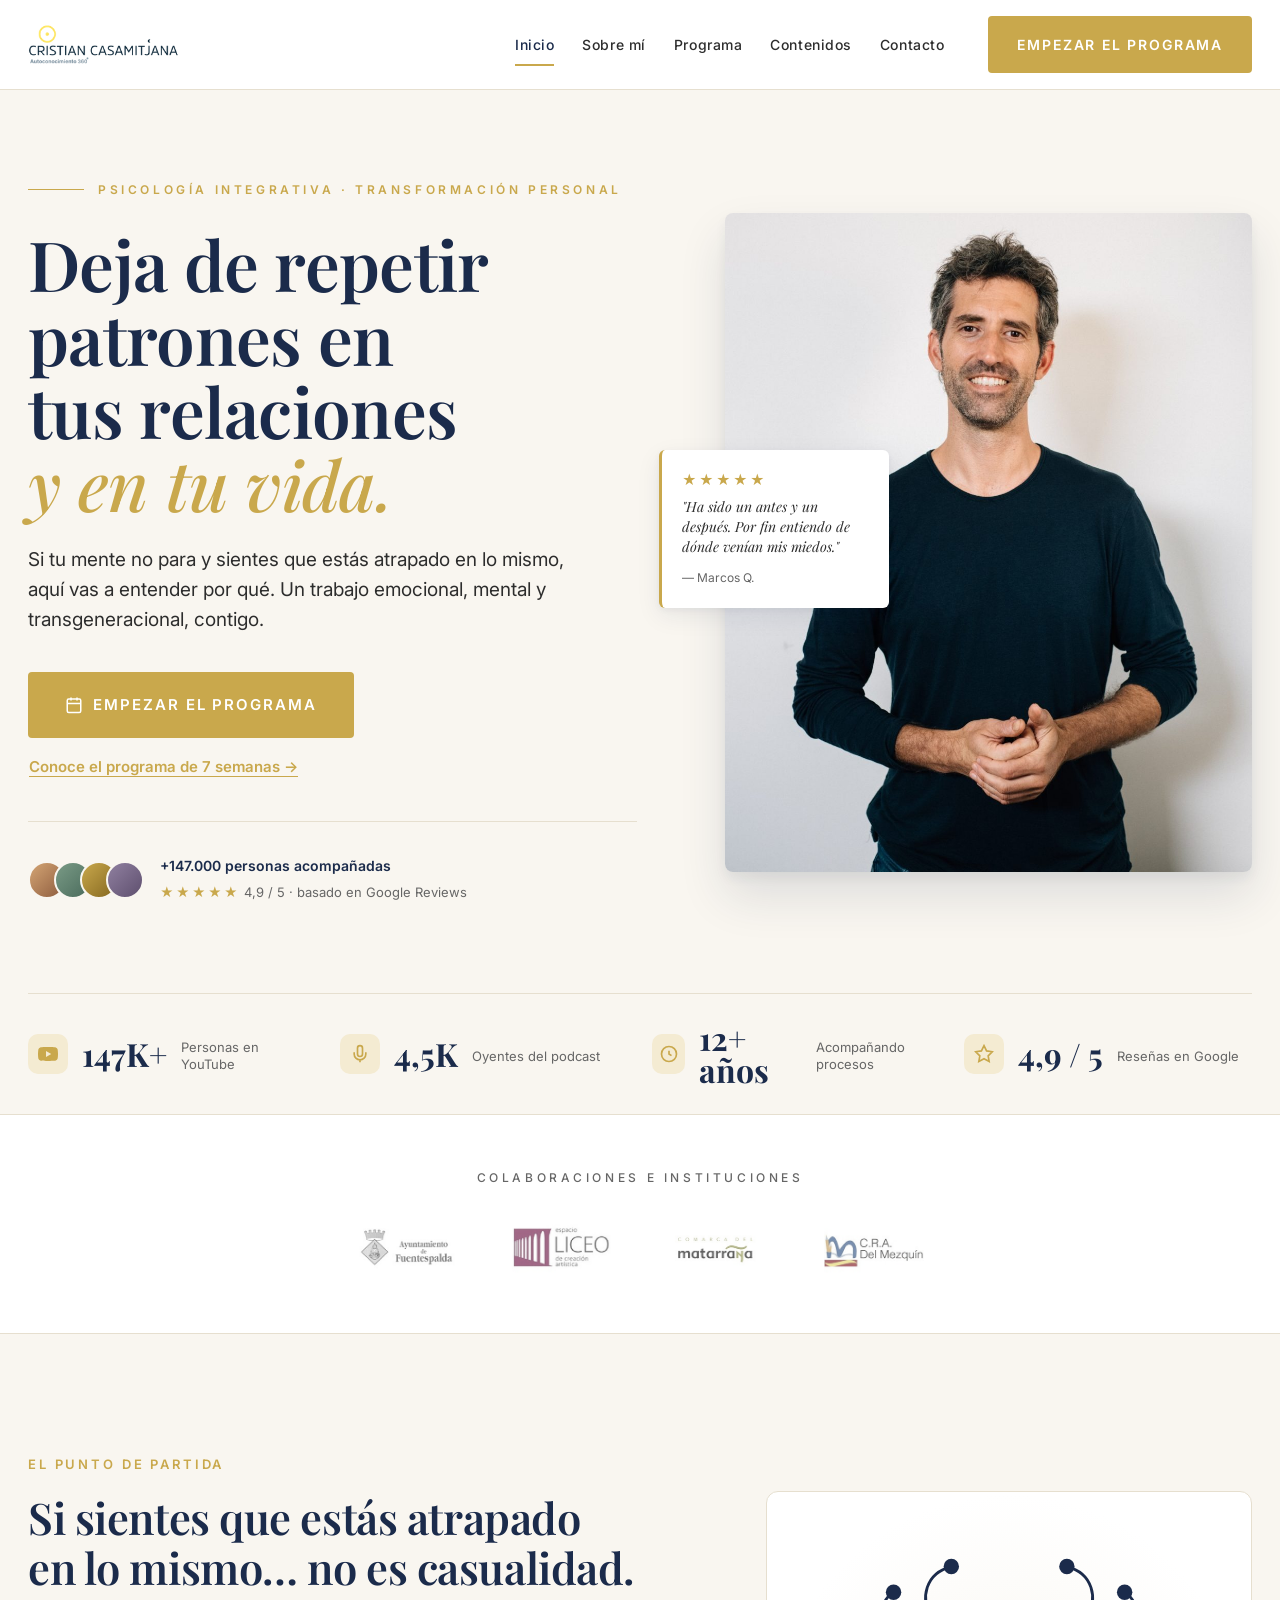
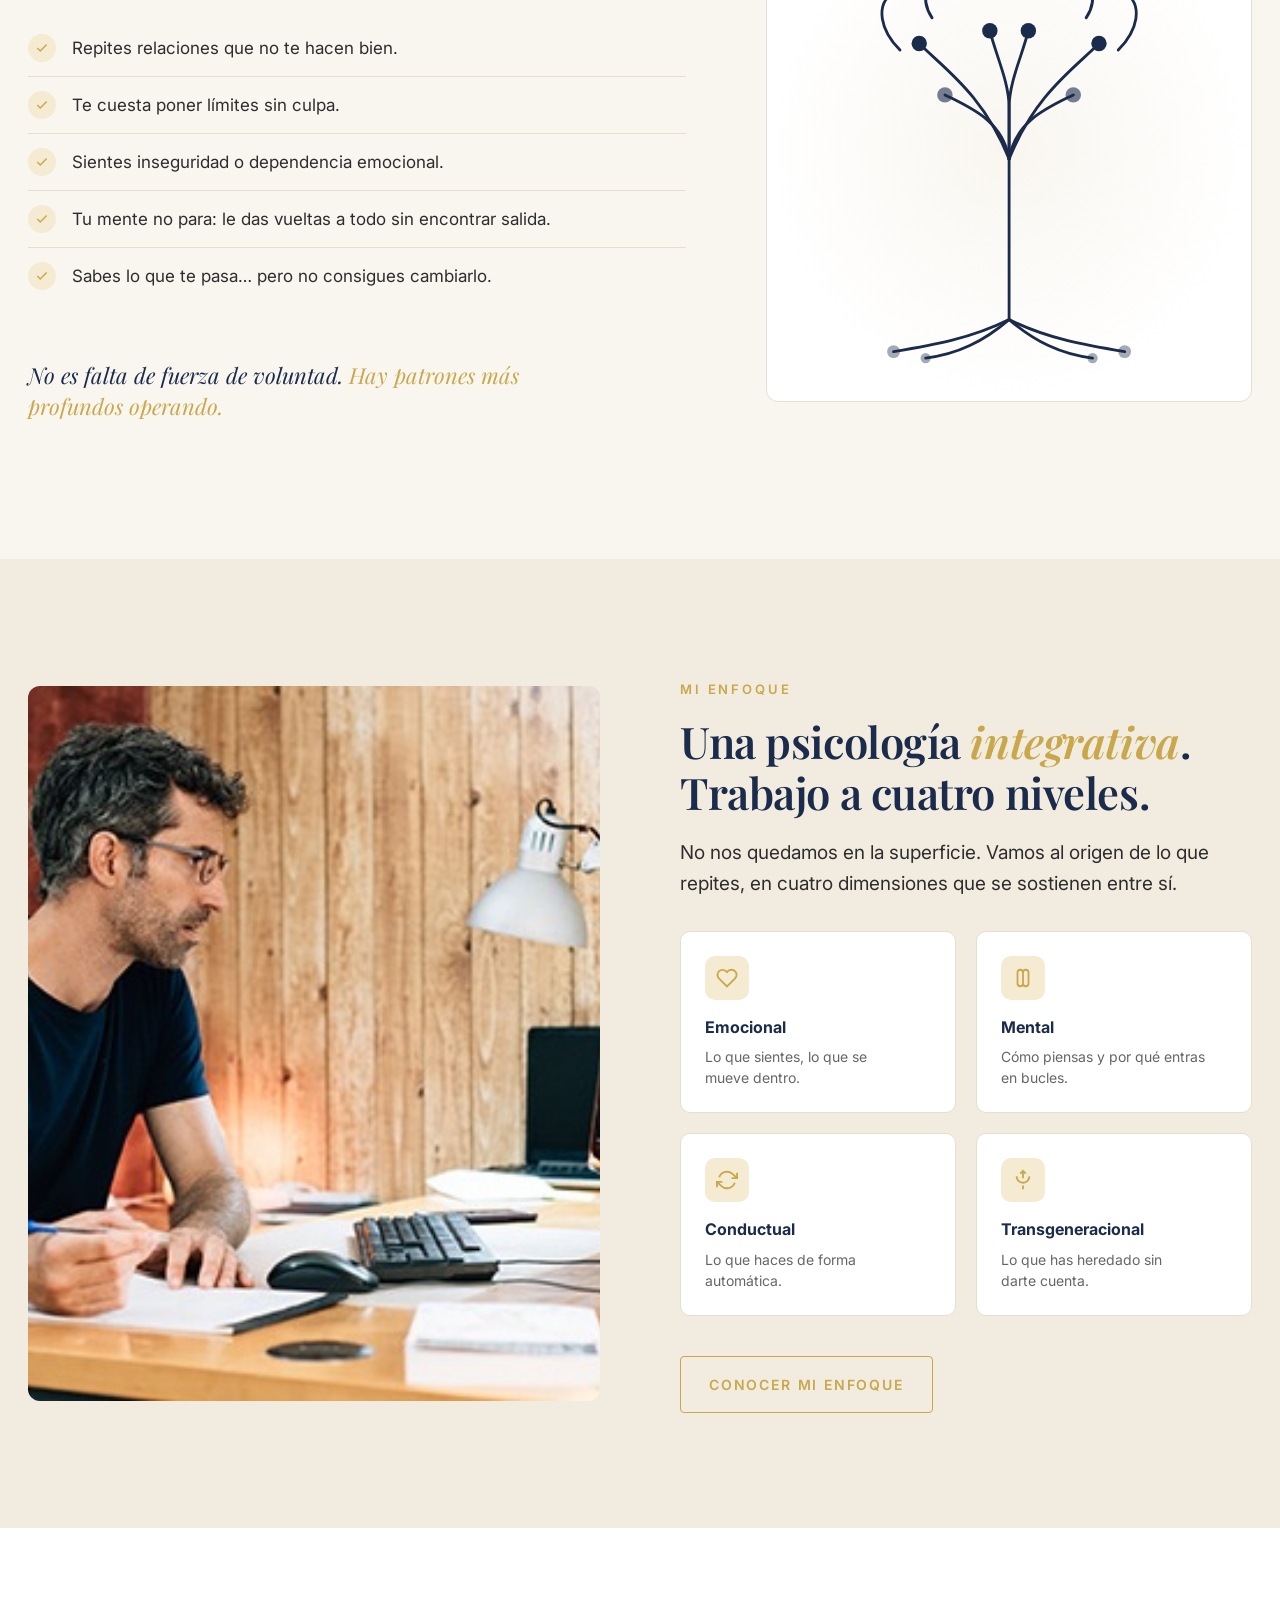
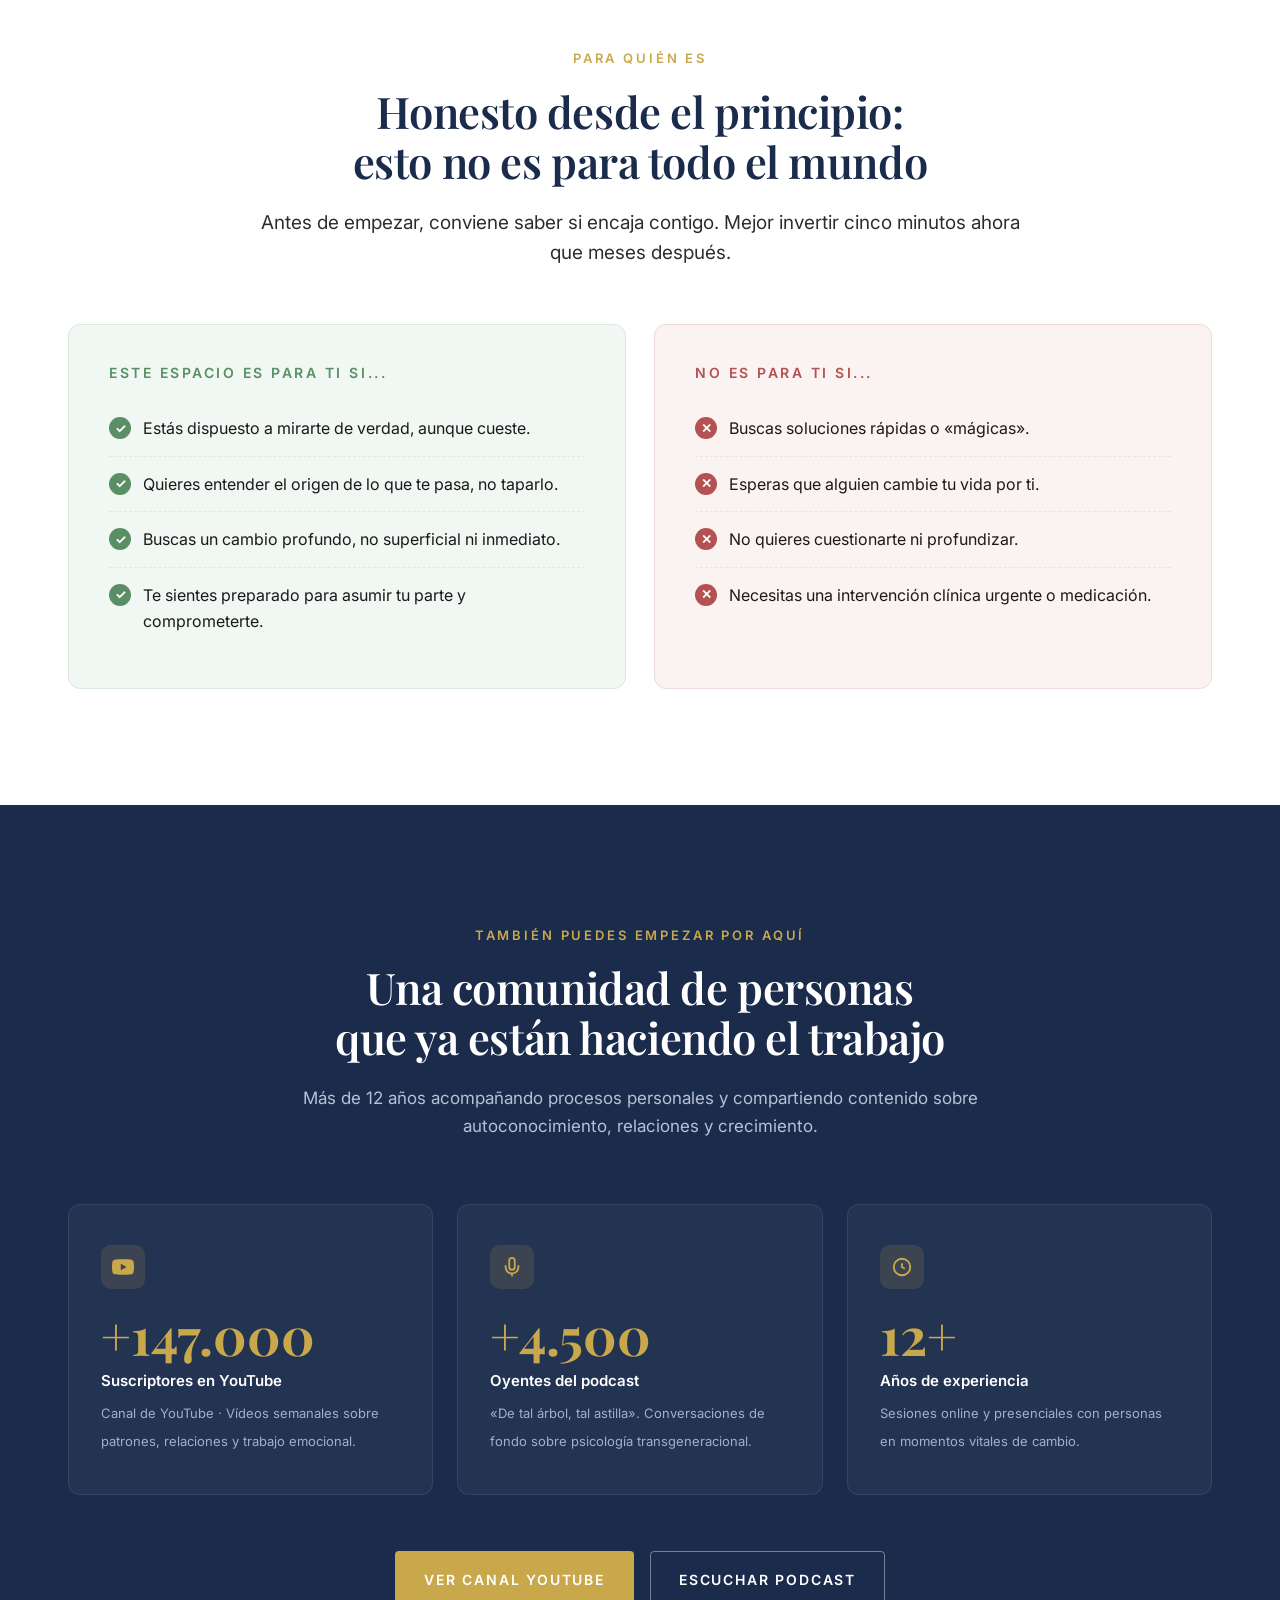
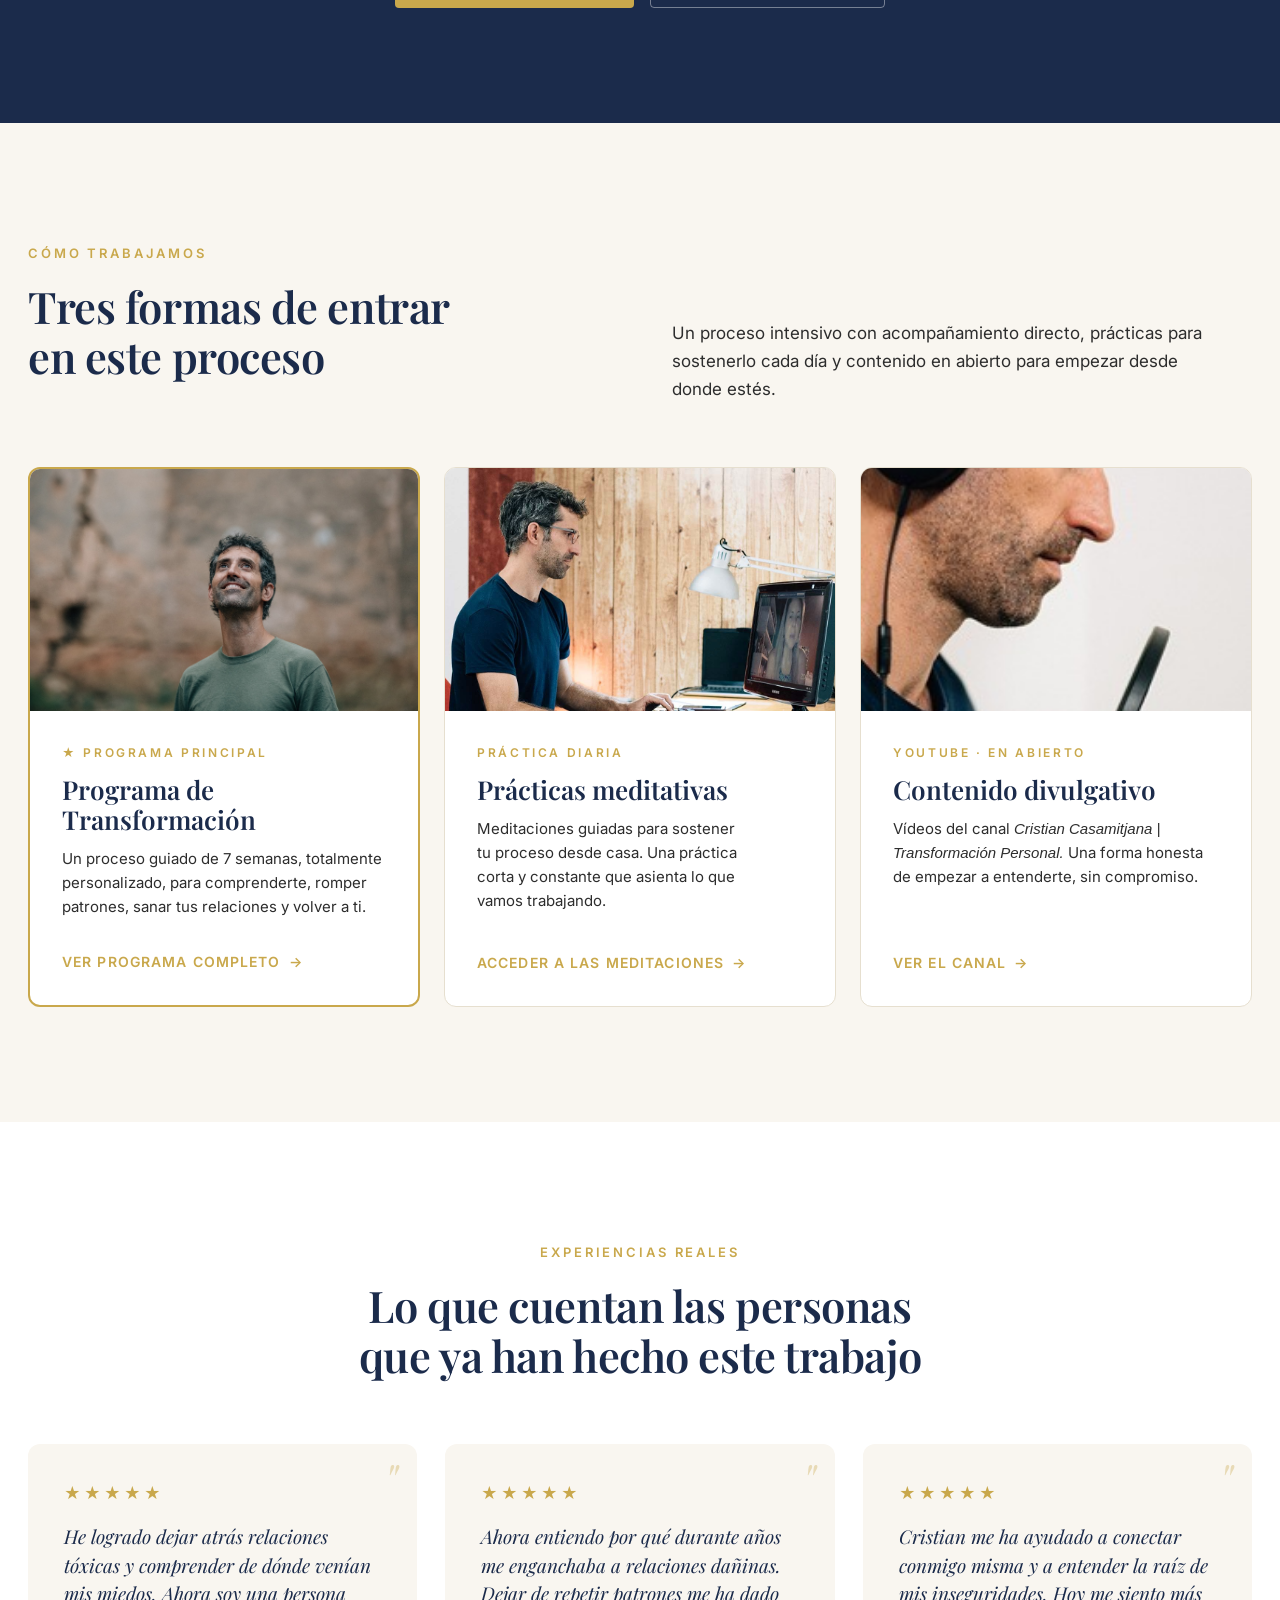
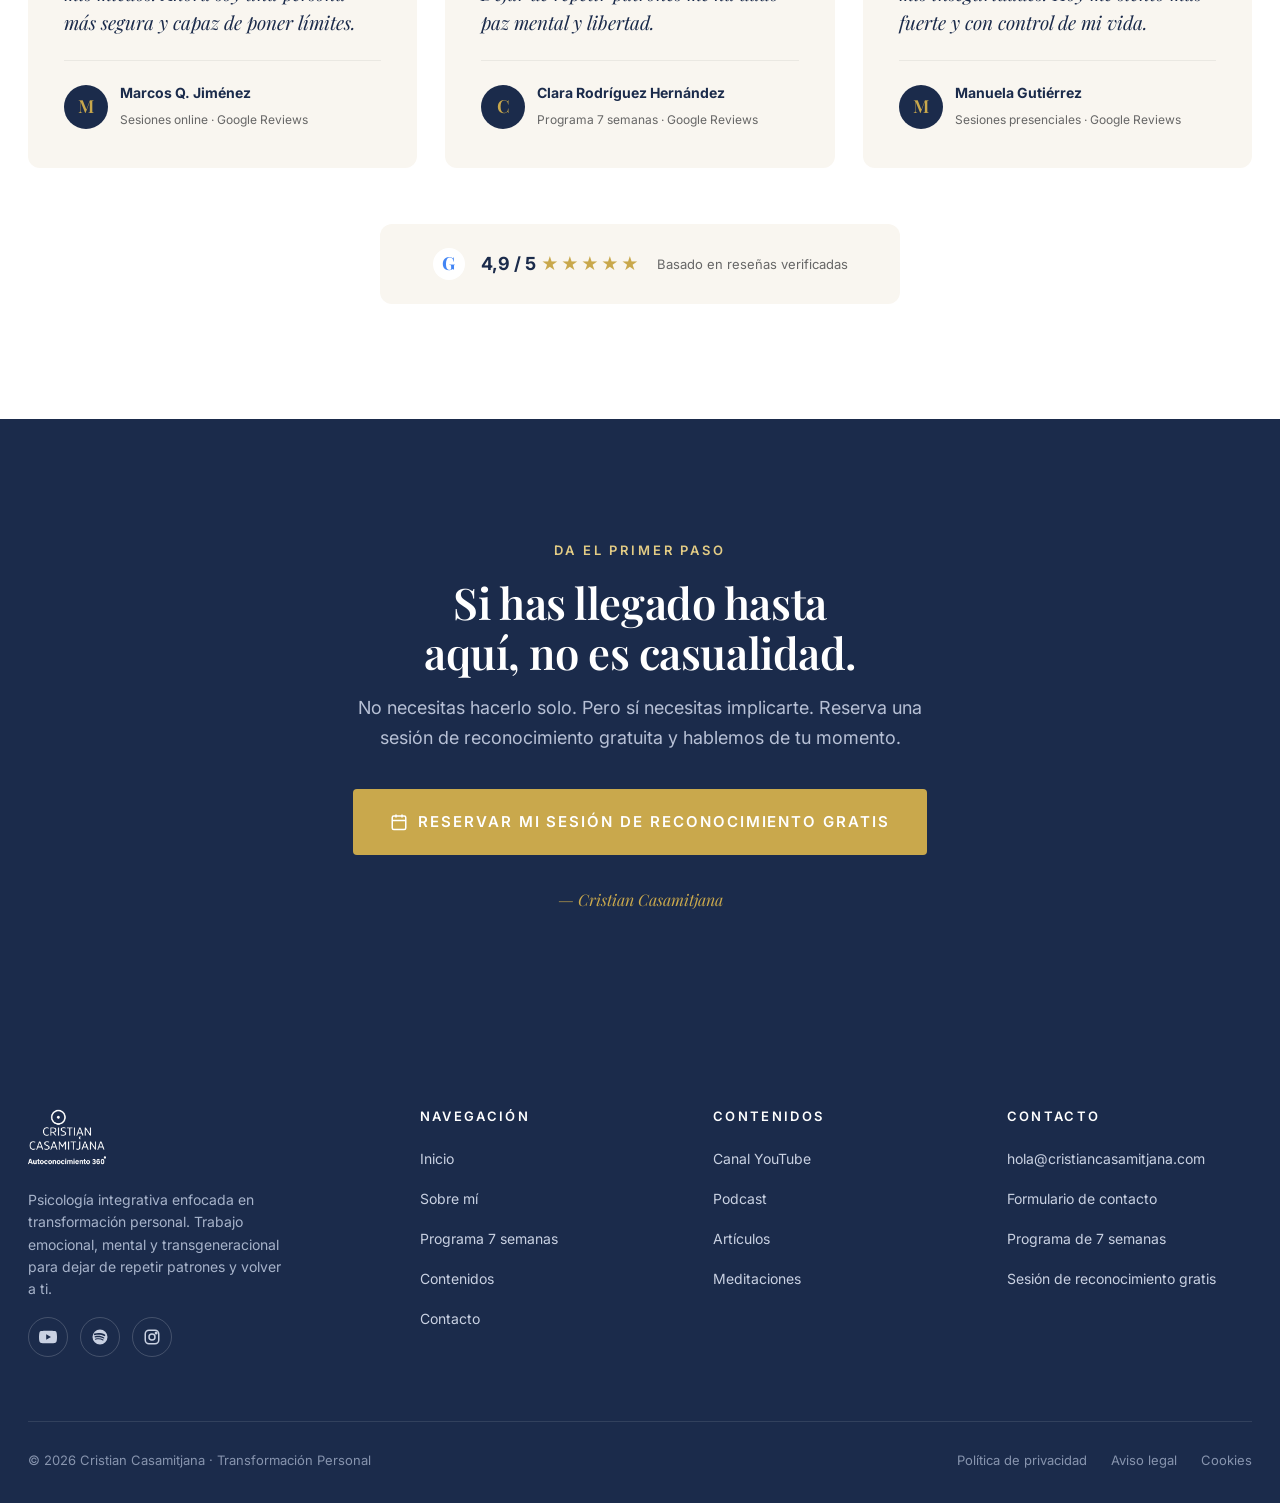
==== commit ff12c5ae: "Update website with new version" ====
--- a/index.html
+++ b/index.html
@@ -3,7 +3,7 @@
 <head>
 <meta charset="utf-8" />
 <meta name="viewport" content="width=device-width, initial-scale=1" />
-<title>Cristian Casamitjana · Psicología integrativa · Autoconocimiento 360°</title>
+<title>Cristian Casamitjana · Psicología integrativa · Transformación Personal</title>
 <meta name="description" content="Psicología integrativa online y presencial. Deja de repetir patrones en tus relaciones y en tu vida. Cristian Casamitjana, +147.000 personas acompañadas." />
 <link rel="preconnect" href="https://fonts.googleapis.com">
 <link rel="preconnect" href="https://fonts.gstatic.com" crossorigin>
@@ -189,13 +189,13 @@
   <div class="container container--wide">
     <div class="hero__grid">
       <div class="reveal">
-        <div class="hero__eyebrow"><span class="line"></span><span>Psicología integrativa · Autoconocimiento 360°</span></div>
+        <div class="hero__eyebrow"><span class="line"></span><span>Psicología integrativa · Transformación Personal</span></div>
         <h1>Deja de repetir patrones en tus relaciones <em>y en tu vida.</em></h1>
         <p class="lead">Si tu mente no para y sientes que estás atrapado en lo mismo, aquí vas a entender por qué. Un trabajo emocional, mental y transgeneracional, contigo.</p>
         <div class="hero__ctas">
           <a class="btn btn--primary btn--lg" href="contacto.html">
             <svg class="ico" viewBox="0 0 24 24" fill="none" stroke="currentColor" stroke-width="2"><rect x="3" y="4" width="18" height="18" rx="2"/><path d="M16 2v4M8 2v4M3 10h18"/></svg>
-            Reservar sesión
+            Empezar el programa
           </a>
           <a class="btn btn--ghost" href="programa.html">Conoce el programa de 7 semanas →</a>
         </div>
@@ -421,7 +421,7 @@
         <div class="icon"><svg width="22" height="22" viewBox="0 0 24 24" fill="currentColor"><path d="M23.5 6.2a3 3 0 0 0-2.1-2.1C19.6 3.6 12 3.6 12 3.6s-7.6 0-9.4.5A3 3 0 0 0 .5 6.2 31 31 0 0 0 0 12a31 31 0 0 0 .5 5.8 3 3 0 0 0 2.1 2.1c1.8.5 9.4.5 9.4.5s7.6 0 9.4-.5a3 3 0 0 0 2.1-2.1 31 31 0 0 0 .5-5.8 31 31 0 0 0-.5-5.8zM9.6 15.6V8.4l6.3 3.6-6.3 3.6z"/></svg></div>
         <strong>+147.000</strong>
         <span>Suscriptores en YouTube</span>
-        <small>Autoconocimiento 360°. Vídeos semanales sobre patrones, relaciones y trabajo emocional.</small>
+        <small>Canal de YouTube · Vídeos semanales sobre patrones, relaciones y trabajo emocional.</small>
       </div>
       <div class="auth__card reveal">
         <div class="icon"><svg width="22" height="22" viewBox="0 0 24 24" fill="none" stroke="currentColor" stroke-width="2"><rect x="9" y="2" width="6" height="13" rx="3"/><path d="M5 10v2a7 7 0 0 0 14 0v-2M12 19v3"/></svg></div>
@@ -443,44 +443,51 @@
   </div>
 </section>
 
-<!-- ============ SERVICIOS ============ -->
+<!-- ============ VÍAS DE TRABAJO ============ -->
 <section class="serv">
   <div class="container container--wide">
     <div class="serv__head reveal">
       <div>
         <span class="eyebrow">Cómo trabajamos</span>
-        <h2>Tres formas de empezar a hacer este trabajo</h2>
-      </div>
-      <p>Tres caminos posibles. Si no estás seguro de cuál te encaja, te lo cuento en una sesión de reconocimiento gratuita.</p>
+        <h2>Tres formas de entrar en este proceso</h2>
+      </div>
+      <p>Un proceso intensivo con acompañamiento directo, prácticas para sostenerlo cada día y contenido en abierto para empezar desde donde estés.</p>
     </div>
     <div class="serv__grid">
-      <article class="serv__card reveal">
-        <div class="top"><img src="assets/cris-desk.jpg" alt="Sesión online" /></div>
-        <div class="body">
-          <div class="tagline">Sesión 1 a 1</div>
-          <h3>Sesiones online</h3>
-          <p>Sesiones por videollamada de 50 minutos. La misma profundidad que la presencial, desde donde estés.</p>
-          <a class="more" href="sesiones.html">Conocer más <span>→</span></a>
-        </div>
-      </article>
-      <article class="serv__card reveal">
-        <div class="top"><img src="assets/cris-portrait.jpg" alt="Sesión presencial" /></div>
-        <div class="body">
-          <div class="tagline">En consulta</div>
-          <h3>Sesiones presenciales</h3>
-          <p>Sesiones en consulta, en un entorno íntimo y sin distracciones para un trabajo más profundo.</p>
-          <a class="more" href="sesiones.html#presencial">Conocer más <span>→</span></a>
-        </div>
-      </article>
+
+      <!-- 1. Programa -->
       <article class="serv__card reveal" style="border: 2px solid var(--gold)">
-        <div class="top"><img src="assets/cris-nature.jpg" alt="Programa 7 semanas" /></div>
+        <div class="top"><img src="assets/cris-nature.jpg" alt="Programa de Transformación" /></div>
         <div class="body">
           <div class="tagline" style="color:var(--gold)">★ Programa principal</div>
-          <h3>Transformación Personal 1 a 1</h3>
-          <p>Un proceso guiado de 7 semanas para comprenderte, romper patrones, sanar tus relaciones y volver a ti.</p>
+          <h3>Programa de Transformación</h3>
+          <p>Un proceso guiado de 7 semanas, totalmente personalizado, para comprenderte, romper patrones, sanar tus relaciones y volver a ti.</p>
           <a class="more" href="programa.html">Ver programa completo <span>→</span></a>
         </div>
       </article>
+
+      <!-- 2. Prácticas meditativas -->
+      <article class="serv__card reveal">
+        <div class="top"><img src="assets/cris-tree-environment.jpg" alt="Prácticas meditativas" /></div>
+        <div class="body">
+          <div class="tagline">Práctica diaria</div>
+          <h3>Prácticas meditativas</h3>
+          <p>Meditaciones guiadas para sostener tu proceso desde casa. Una práctica corta y constante que asienta lo que vamos trabajando.</p>
+          <a class="more" href="contenidos.html#recursos">Acceder a las meditaciones <span>→</span></a>
+        </div>
+      </article>
+
+      <!-- 3. Contenido divulgativo -->
+      <article class="serv__card reveal">
+        <div class="top"><img src="assets/cris-podcast.jpg" alt="Canal Cristian Casamitjana | Transformación Personal" /></div>
+        <div class="body">
+          <div class="tagline">YouTube · En abierto</div>
+          <h3>Contenido divulgativo</h3>
+          <p>Vídeos del canal <em>Cristian Casamitjana | Transformación Personal.</em> Una forma honesta de empezar a entenderte, sin compromiso.</p>
+          <a class="more" href="contenidos.html#videos">Ver el canal <span>→</span></a>
+        </div>
+      </article>
+
     </div>
   </div>
 </section>
@@ -525,7 +532,7 @@
     <p>No necesitas hacerlo solo. Pero sí necesitas implicarte. Reserva una sesión de reconocimiento gratuita y hablemos de tu momento.</p>
     <a class="btn btn--primary btn--lg" href="contacto.html">
       <svg class="ico" viewBox="0 0 24 24" fill="none" stroke="currentColor" stroke-width="2"><rect x="3" y="4" width="18" height="18" rx="2"/><path d="M16 2v4M8 2v4M3 10h18"/></svg>
-      Reservar mi sesión gratis
+      Reservar mi sesión de reconocimiento gratis
     </a>
     <div class="signature">— Cristian Casamitjana</div>
   </div>
